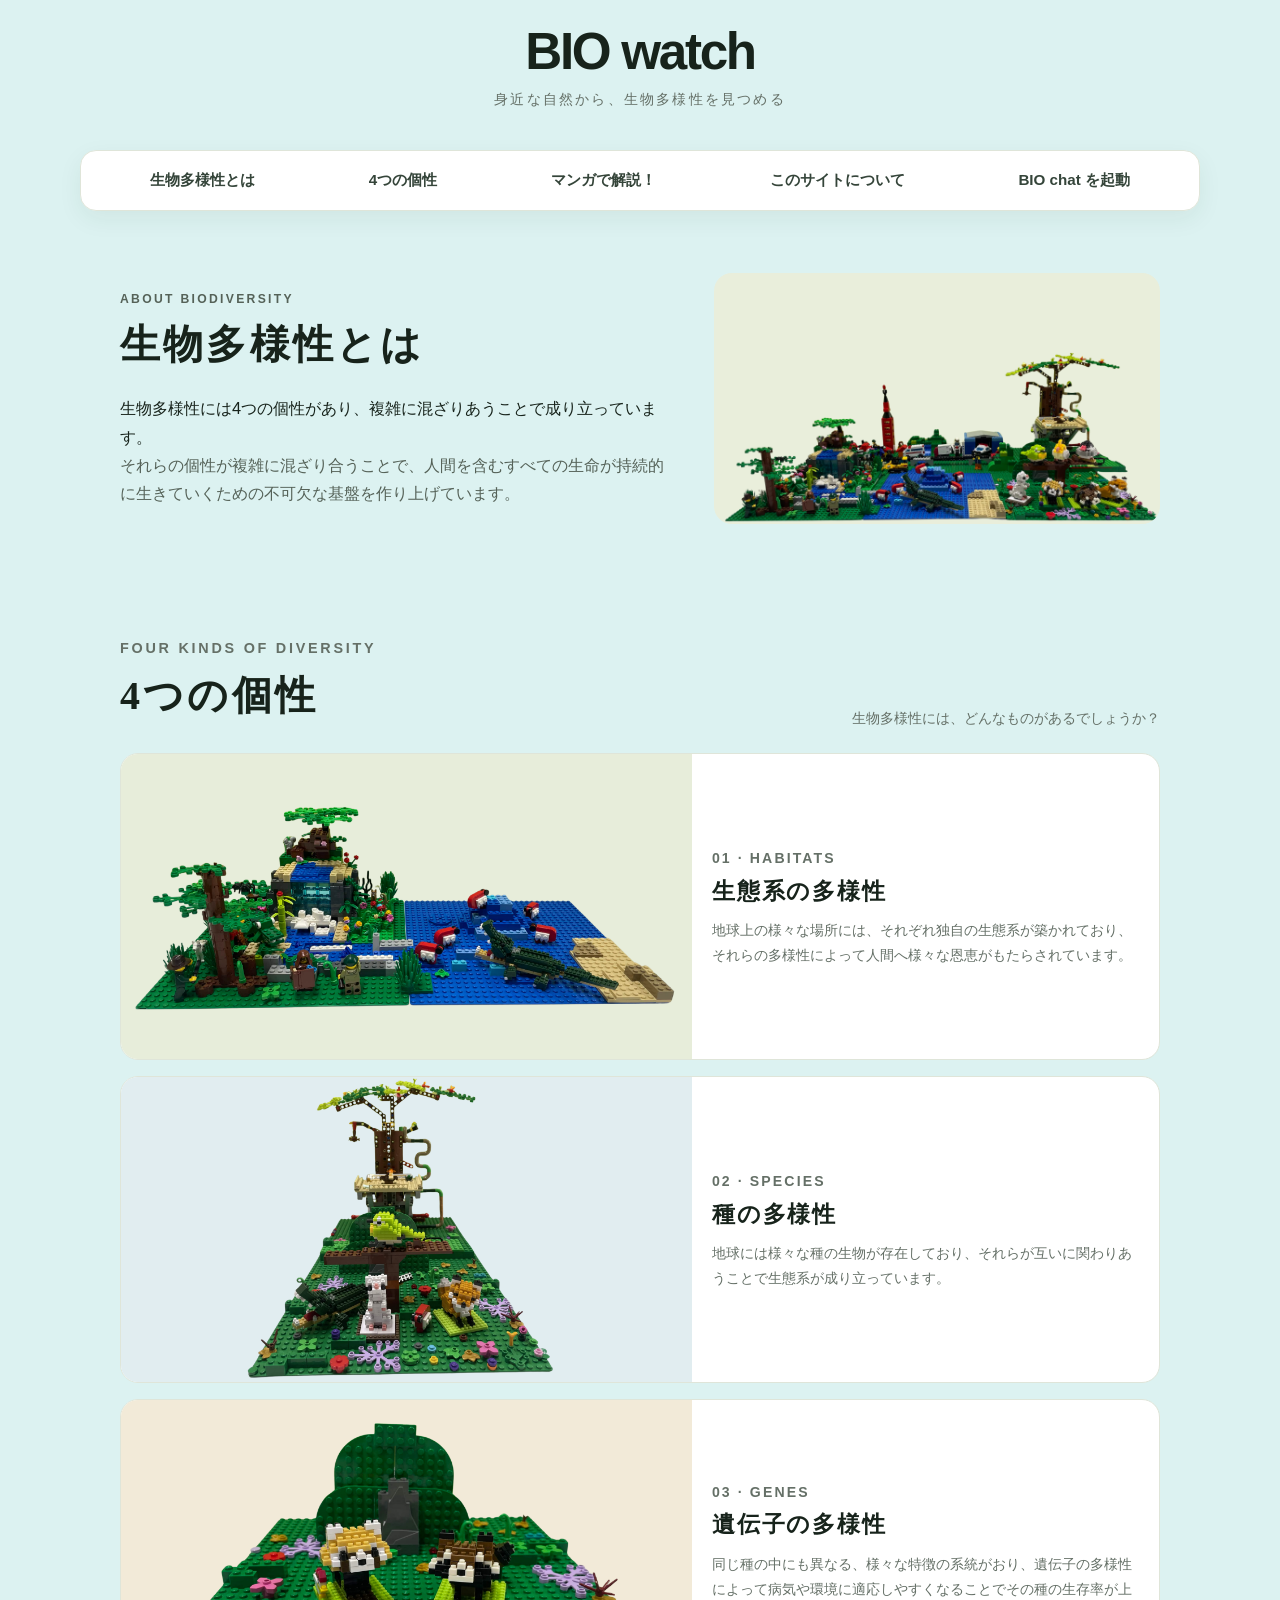
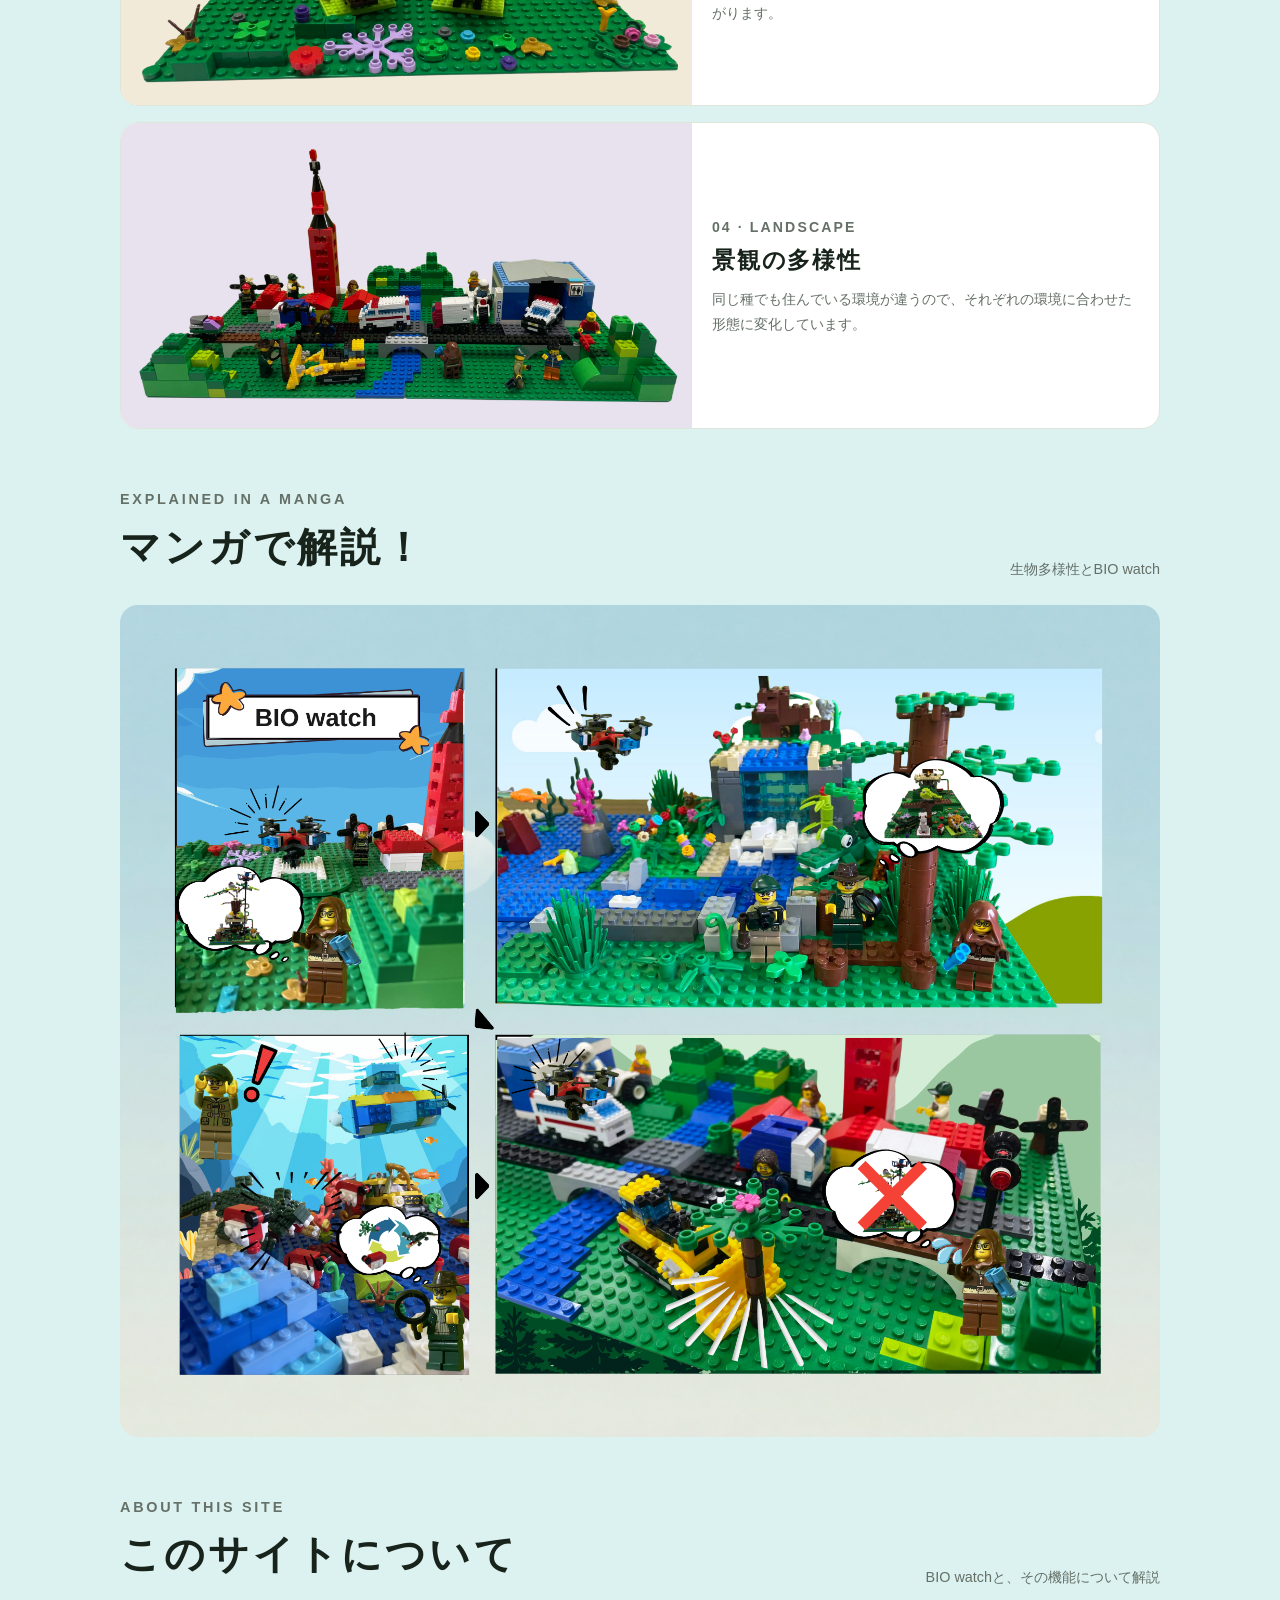
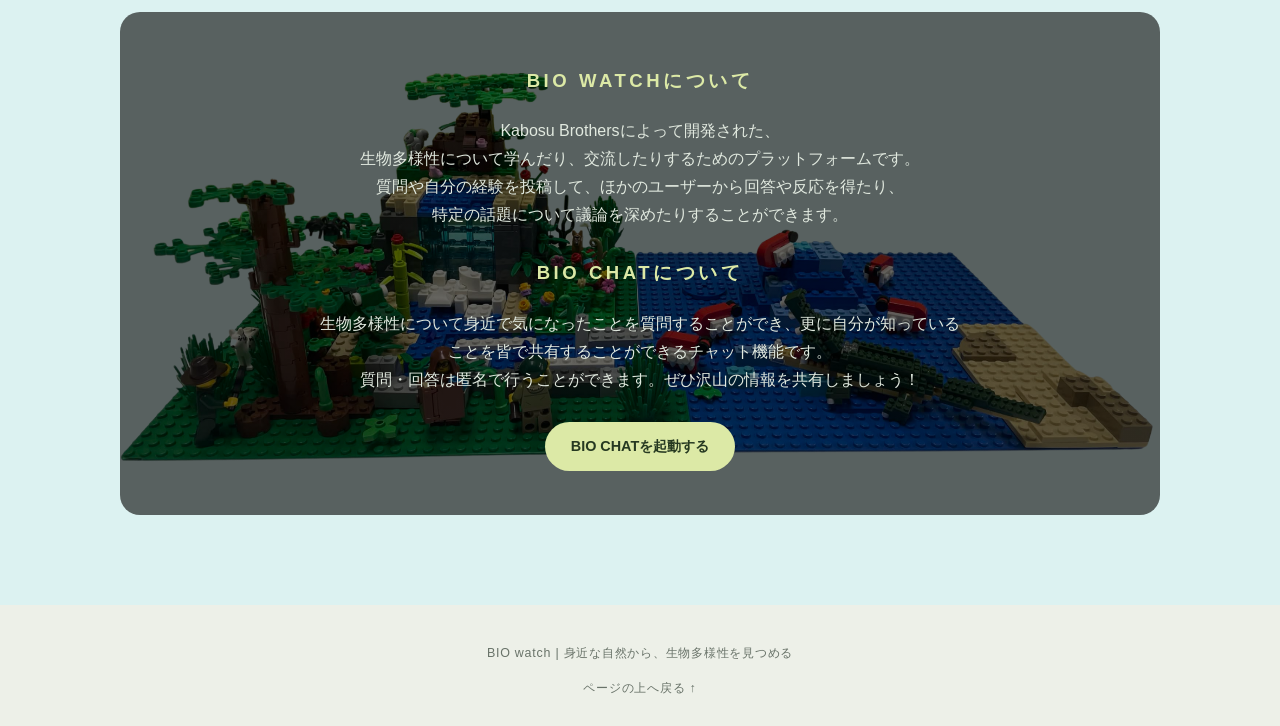
==== index.html @ bfb23941 "Correct text casing in manga section" ====
<!doctype html>
<html lang="ja">
<head>
  <meta charset="utf-8">
  <meta name="viewport" content="width=device-width, initial-scale=1"><!--スマホ、PC等対応-->
  <meta name="theme-color" content="#f7f8f2">
  <title>BIO watch｜生物多様性を見つめる</title>
  <link rel="stylesheet" href="style.css">
  <script src="popup.js" defer></script>
</head>
<body>
  <!--以下、はると-->
  <header class="site-header" id="top">
    <a class="brand" href="#top" aria-label="BIO watch トップ"><span>BIO watch</span></a>
    <p class="tagline">身近な自然から、生物多様性を見つめる</p>
  </header>

  <nav class="main-nav" aria-label="メインメニュー">
    <ul>
      <li><a href="#about">生物多様性とは</a></li>
      <li><a href="#traits">4つの個性</a></li>
      <li><a href="#manga">マンガで解説！</a></li>
      <li><a href="#observe">このサイトについて</a></li>
      <li><a href="chat.html">BIO chat を起動</a></li>
    </ul>
  </nav>

  <main>
    <section class="intro" id="about">
      <div>
        <p class="section-kicker">About biodiversity</p>
        <h2>生物多様性とは</h2>
        <p class="lead">生物多様性には4つの個性があり、複雑に混ざりあうことで成り立っています。</p>
        <p>それらの個性が複雑に混ざり合うことで、人間を含むすべての生命が持続的に生きていくための不可欠な基盤を作り上げています。</p>
      </div>
      <div class="intro-art" aria-hidden="true"><img src="./assets/img/Top.png" alt="生物多様性"></div>
    </section>
<!--以下るい-->
    <section class="traits" id="traits">
      <div class="traits-head">
        <div><p class="section-kicker">Four kinds of diversity</p><h2>4つの個性</h2></div>
        <p>生物多様性には、どんなものがあるでしょうか？</p>
      </div>
      <div class="trait-grid">
        <article class="trait-card"><div class="trait-visual" aria-hidden="true"><img src="./assets/img/EcosystemDiversity.png" alt=""></div><div class="trait-copy"><p class="trait-number">01 · HABITATS</p><h3>生態系の多様性</h3><p>地球上の様々な場所には、それぞれ独自の生態系が築かれており、それらの多様性によって人間へ様々な恩恵がもたらされています。</p></div></article>
        <article class="trait-card"><div class="trait-visual" aria-hidden="true"><img src="./assets/img/SpeciesDiversity.png" alt=""></div><div class="trait-copy"><p class="trait-number">02 · SPECIES</p><h3>種の多様性</h3><p>地球には様々な種の生物が存在しており、それらが互いに関わりあうことで生態系が成り立っています。</p></div></article>
        <article class="trait-card"><div class="trait-visual" aria-hidden="true"><img src="./assets/img/GeneticDiversity.png" alt=""></div><div class="trait-copy"><p class="trait-number">03 · GENES</p><h3>遺伝子の多様性</h3><p>同じ種の中にも異なる、様々な特徴の系統がおり、遺伝子の多様性によって病気や環境に適応しやすくなることでその種の生存率が上がります。</p></div></article>
        <article class="trait-card"><div class="trait-visual" aria-hidden="true"><img src="./assets/img/LandscapeDiversity.png" alt=""></div><div class="trait-copy"><p class="trait-number">04 · LANDSCAPE</p><h3>景観の多様性</h3><p>同じ種でも住んでいる環境が違うので、それぞれの環境に合わせた形態に変化しています。</p></div></article>
      </div>
    </section>
<section class="manga" id="manga">
      <div class="section-head">
        <div>
          <p class="section-kicker">Explained in a Manga</p>
          <h2>マンガで解説！</h2>
        </div>
        <p>生物多様性とBIO watch</p>
      </div>
      <div class="manga-img">
        <img src="./assets/img/BIO-comic.png" alt="マンガで解説！生物多様性とBIO watch">
      </div>
    </section>

    <section class="closing" id="observe">
      <div class="section-head">
        <div>
          <p class="section-kicker">About this site</p>
          <h2>このサイトについて</h2>
        </div>
        <p>BIO watchと、その機能について解説</p>
      </div>

      <div class="closing-card">
        <p class="section-kicker" style="color:#dce9a6; font-size:1.16rem;">BIO watchについて</p>
        <p>Kabosu Brothersによって開発された、<br/>生物多様性について学んだり、交流したりするためのプラットフォームです。<br/>質問や自分の経験を投稿して、ほかのユーザーから回答や反応を得たり、<br/>特定の話題について議論を深めたりすることができます。</p>
        
        <p class="section-kicker" style="color:#dce9a6; font-size:1.16rem; margin-top: 28px;">BIO chatについて</p>
        <p>生物多様性について身近で気になったことを質問することができ、更に自分が知っていることを皆で共有することができるチャット機能です。<br/>質問・回答は匿名で行うことができます。ぜひ沢山の情報を共有しましょう！</p>
        
        <a href="chat.html">BIO CHATを起動する</a>
      </div>
    </section>
  </main>

  <footer id="footer">
    <p>BIO watch | 身近な自然から、生物多様性を見つめる</p>
    <a href="#top">ページの上へ戻る ↑</a>
  </footer>

  <div id="js-modal" class="js-modal">
    <div class="js-modal-inner">
      <img id="js-modal-img" src="" alt="">
      <p class="js-modal-note">クリックすると元の画面に戻ります</p>
    </div>
  </div>
</body>
</html>

</html>
---- style.css ----
:root {
  /*色(以下はると)*/
  --ink: #17231b;
  --muted: #657067;
  --green: #285c43;
  --green-dark: #1d4432;
  --lime: #dce9a6;
  --paper: #d7f1f0de;
  --white: #fff;
  --line: #dfe5d9;
  /*フォント*/
  --serif: "Yu Mincho", "Hiragino Mincho ProN", serif;
  --sans: "Noto Sans JP", "Hiragino Kaku Gothic ProN", Meiryo, sans-serif;
}
* {
  box-sizing: border-box;
}
html {
  scroll-behavior: smooth;
}
body {
  margin: 0;
  color: var(--ink);
  background: var(--paper);
  font-family: var(--sans);
  line-height: 1.75;
}
a {
  color: inherit;
  text-decoration: none;
}
.site-header {
  padding: 24px 6vw 18px;
  text-align: center;
}
.brand {
  display: inline-flex;
  align-items: center;
  gap: 12px;
  font-size: clamp(2rem, 5vw, 3.2rem);
  font-weight: 800;
  letter-spacing: -0.045em;
  line-height: 1.1;
}
.brand-mark {
  display: grid;
  place-items: center;
  width: 42px;
  height: 42px;
  border-radius: 50%;
  color: var(--white);
  background: var(--green);
  font-size: 1.2rem;
  letter-spacing: 0;
}
.tagline {
  margin: 8px 0 0;
  color: var(--muted);
  font-size: 0.86rem;
  letter-spacing: 0.16em;
}

/*.main-nav:メインメニューの見た目*/
.main-nav {
  width: min(1120px, 90%);
  position: sticky; 
  top: 12px;
  z-index:100;
  left:0;
  right: 0;
  margin: 20px auto 0;
  padding: 0 16px;
  border: 1px solid var(--line);
  border-radius: 16px;
  background: var(--white);
  box-shadow: 0 8px 24px #253a2410;
}
.main-nav ul {
  display: flex;
  justify-content: space-around;
  align-items: center;
  gap: 8px;
  padding: 0;
  margin: 0;
  list-style: none;
}
.main-nav a {
  display: block;
  padding: 16px 12px;
  color: #35453a;
  font-size: 0.95rem;
  font-weight: 700;
  transition: color 0.2s;
}
.main-nav a:hover,
.main-nav a:focus-visible {
  color: #285c43;
}
main {
  width: min(1040px, 88%);
  margin: 62px auto 90px;
}
.section-kicker {
  margin: 0 0 8px;
  color: var(--green);
  font-size: 0.76rem;
  font-weight: 800;
  letter-spacing: 0.19em;
  text-transform: uppercase;
}
h2 {
  margin: 0;
  font-family: var(--serif);
  font-size: clamp(1.7rem, 4vw, 2.5rem);
  letter-spacing: 0.08em;
}
/*生物多様性についての説明部分*/
.intro {
  display: grid;
  grid-template-columns: 1fr minmax(260px, 0.8fr);
  gap: 36px;
  align-items: center;
  padding-bottom: 54px;
}
.intro p {
  margin: 0;
  color: #556258;
}
.intro .lead {
  margin-top: 14px;
  color: var(--ink);
  font-size: 1.03rem;
}
/*ここから下二つは無視してよい*/
.intro-art {
  min-height: 170px;
  overflow: hidden;
  position: relative;
  display: grid;
  place-items: center;
  border-radius: 18px;
  background: #e9eedb;
}
.intro-art span {
  font-size: 5.5rem;
  filter: saturate(0.8);
}
.intro-art img {
  width: 100%;
  height: auto;
  object-fit: contain;
}

/*4つの多様性(以下るい)*/
/*見出しの共通レイアウト（4つの個性・マンガ・このサイトについて）*/
.traits,
.manga,
.closing {
  padding-top: 58px;
}

.traits-head,
.section-head {
  display: flex;
  align-items: end;
  justify-content: space-between;
  gap: 20px;
  margin-bottom: 22px;
}

.traits-head p,
.section-head p {
  margin: 0;
  color: var(--muted);
  font-size: 0.9rem;
}

.trait-grid {
  display: grid;
  grid-template-columns: 1fr;
  gap: 16px;
}
.trait-card {
  min-height: 185px;
  display: grid;
  grid-template-columns: 55% 1fr;
  overflow: hidden;
  border: 1px solid var(--line);
  border-radius: 18px;
  background: var(--white);
  transition:
    transform 0.2s,
    box-shadow 0.2s;
}
.trait-card:hover {
  transform: translateY(-3px);
  box-shadow: 0 12px 30px #253a2412;
}
.trait-visual {
  display: grid;
  place-items: center;
  min-height: 100%;
  background: #e7edda;
  font-size: 4.3rem;
}
.trait-visual img {
  width: 95%;
  height: auto;
  object-fit: contain;
}
.trait-visual:hover,
.intro-art:hover {
  cursor: pointer;
}
.trait-card:nth-child(2) .trait-visual {
  background: #e1edf0;
}
.trait-card:nth-child(3) .trait-visual {
  background: #f2ead8;
}
.trait-card:nth-child(4) .trait-visual {
  background: #e8e2ef;
}
.trait-copy {
  align-self: center;
  padding: 20px;
}
.trait-number {
  margin: 0 0 3px;
  color: #81916a;
  font-size: 0.72rem;
  font-weight: 800;
  letter-spacing: 0.15em;
}
.trait-copy h3 {
  margin: 0 0 7px;
  font-family: var(--serif);
  font-size: 1.45rem;
  letter-spacing: 0.08em;
}
.trait-copy p {
  margin: 0;
  color: var(--muted);
  font-size: 0.88rem;
}

/*ポップアップ*/
.js-modal {
  position: fixed;
  inset: 0;
  z-index: 9999;
  background: rgba(0, 0, 0, 0.75);
  backdrop-filter: blur(4px);
  display: grid;
  place-items: center;
  padding: 20px;
  cursor: zoom-out;

  opacity: 0;
  visibility: hidden;
  transition: opacity 0.25s ease, visibility 0.25s ease;
}
.js-modal.is-open {
  opacity: 1;
  visibility: visible;
}
.js-modal-inner {
  display: flex;
  flex-direction: column;
  align-items: center;
  gap: 10px;
  transform: scale(0.95);
  transition: transform 0.25s ease;
}
.js-modal.is-open .js-modal-inner {
  transform: scale(1);
}
.js-modal img {
  width: min(850px, 90vw);
  max-height: 80vh;
  object-fit: contain;
  padding: 24px;
  background: #e7edda;
  border-radius: 18px;
  box-shadow: 0 20px 50px rgba(0, 0, 0, 0.35);
}
.js-modal-note {
  margin: 0;
  color: #e4e4e4;
  font-size: 1.05rem;
  font-weight: 500;
  letter-spacing: 0.08em;
  text-shadow: 0 2px 8px rgba(0, 0, 0, 0.6);
}

/*マンガで解説*/
.manga-img {
  display: grid;
  place-items: center;
  border-radius: 18px;
  overflow: hidden;
}
.manga-img img {
  width: 100%;
  height: auto;
  object-fit: contain;
}

/*このサイトについて（背景画像つきの箱）*/
.closing-card {
  padding: 44px 28px;
  border-radius: 20px;
  background:
    linear-gradient(
      rgba(0, 0, 0, 0.6),
      rgba(0, 0, 0, 0.6)
    ),
    url("./assets/img/EcosystemDiversity.png");
  background-size: cover;
  background-position: center;
  background-repeat: no-repeat;
  color: white;
  text-align: center;
}
.closing-card p {
  max-width: 640px;
  margin: 9px auto 20px;
  color: #e1e9df;
}
.closing-card a {
  display: inline-block;
  margin-top: 8px;
  padding: 12px 26px;
  border-radius: 999px;
  background: var(--lime);
  color: #263921;
  font-size: 0.9rem;
  font-weight: 800;
  transition: transform 0.2s;
}
.closing-card a:hover {
  transform: translateY(-2px);
}

footer {
  padding: 26px 6vw;
  background: #edf0e8;
  color: #697369;
  text-align: center;
  font-size: 0.78rem;
  letter-spacing: 0.06em;
}

/*以下詳しいサイズ設定。*/
@media (max-width: 680px) {
  .site-header {
    padding-top: 20px;
  }
  .brand-mark {
    width: 34px;
    height: 34px;
  }
  .main-nav {
    padding: 4px 8px;
  }
  .main-nav ul {
    display: grid;
    grid-template-columns: repeat(2, 1fr);
    gap: 0;
  }
  .main-nav a {
    padding: 10px 5px;
    text-align: center;
    font-size: 0.86rem;
  }
  main {
    margin-top: 44px;
  }
  .intro {
    grid-template-columns: 1fr;
    gap: 20px;
  }
  .intro-art {
    min-height: 130px;
  }
  .traits-head,
  .section-head {
    display: block;
  }
  .traits-head p,
  .section-head p {
    margin-top: 8px;
  }
  .trait-grid {
    grid-template-columns: 1fr;
  }
  .trait-card {
    min-height: 155px;
    grid-template-columns: 55% 1fr;
  }
  .trait-visual {
    font-size: 3.4rem;
  }
  .trait-copy {
    padding: 16px;
  }
}
@media (prefers-reduced-motion: reduce) {
  html {
    scroll-behavior: auto;
  }
  *,
  *::before,
  *::after {
    transition-duration: 0.01ms !important;
  }
}
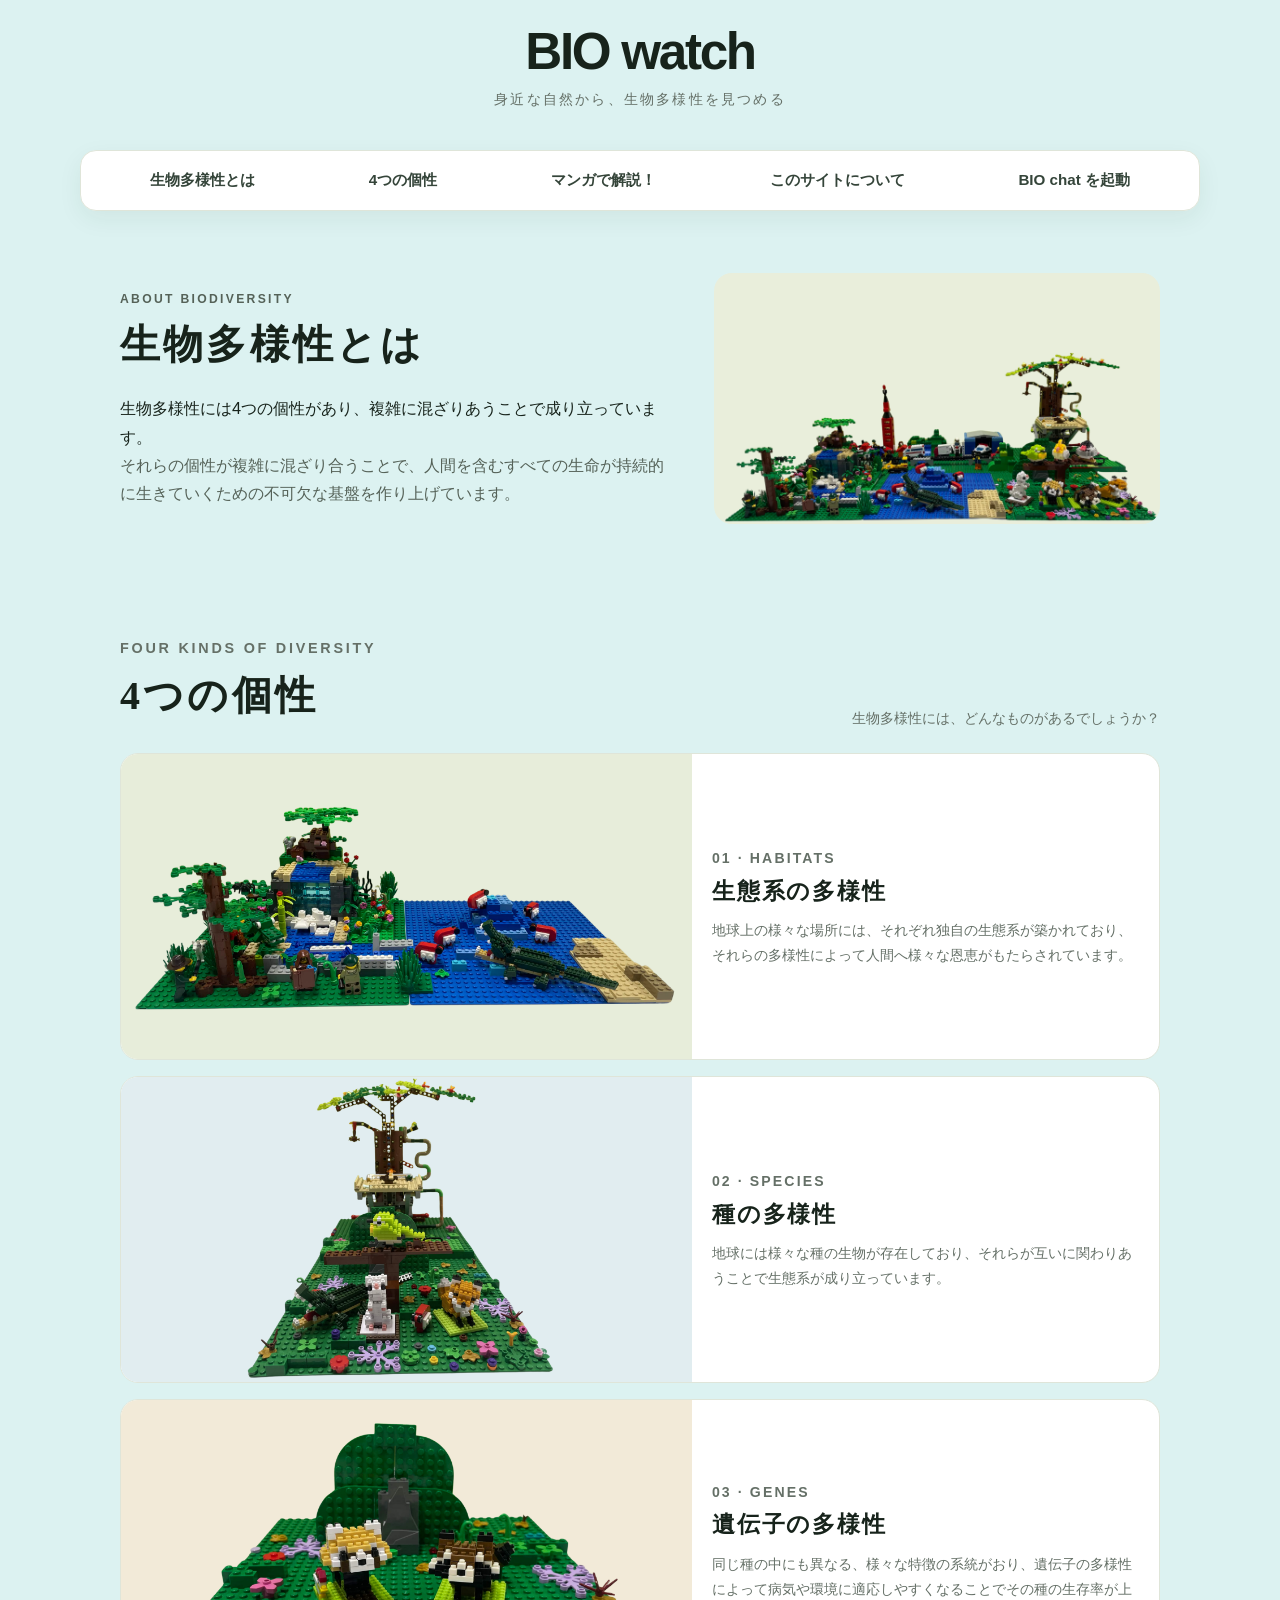
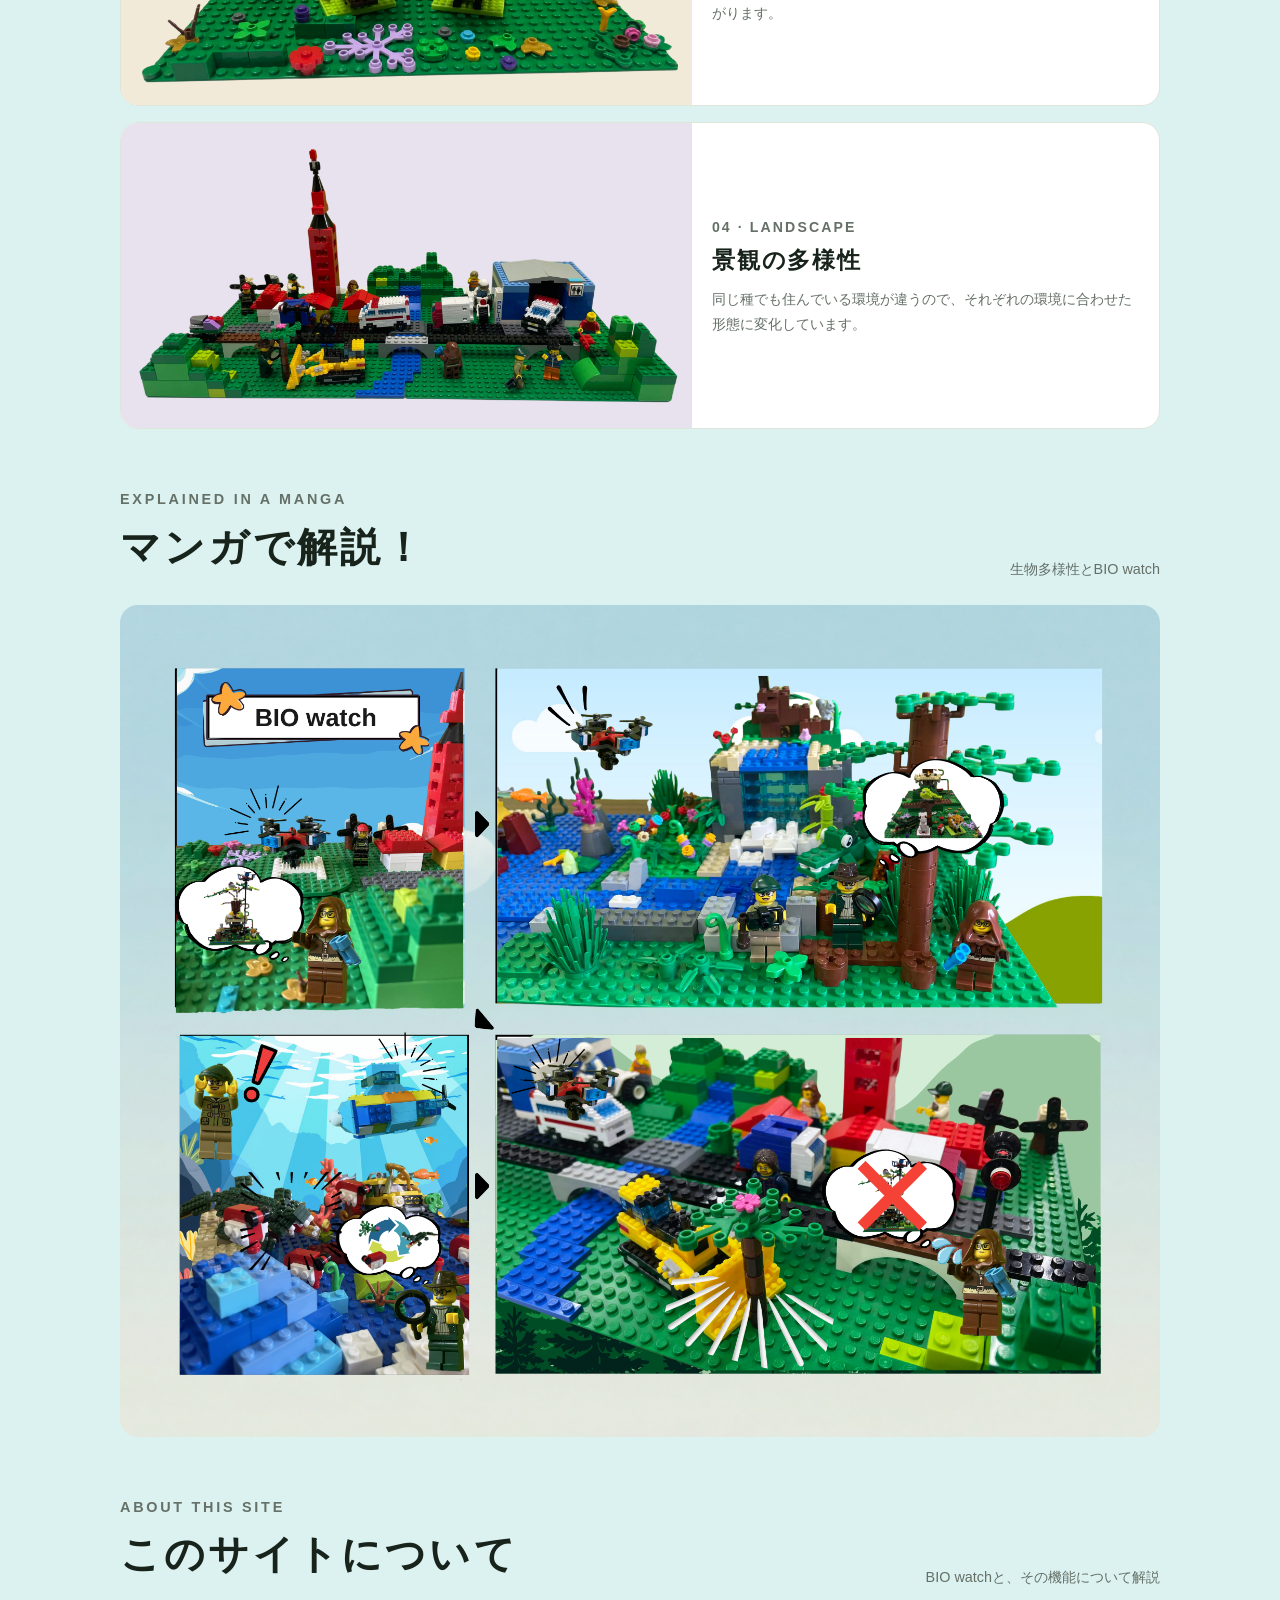
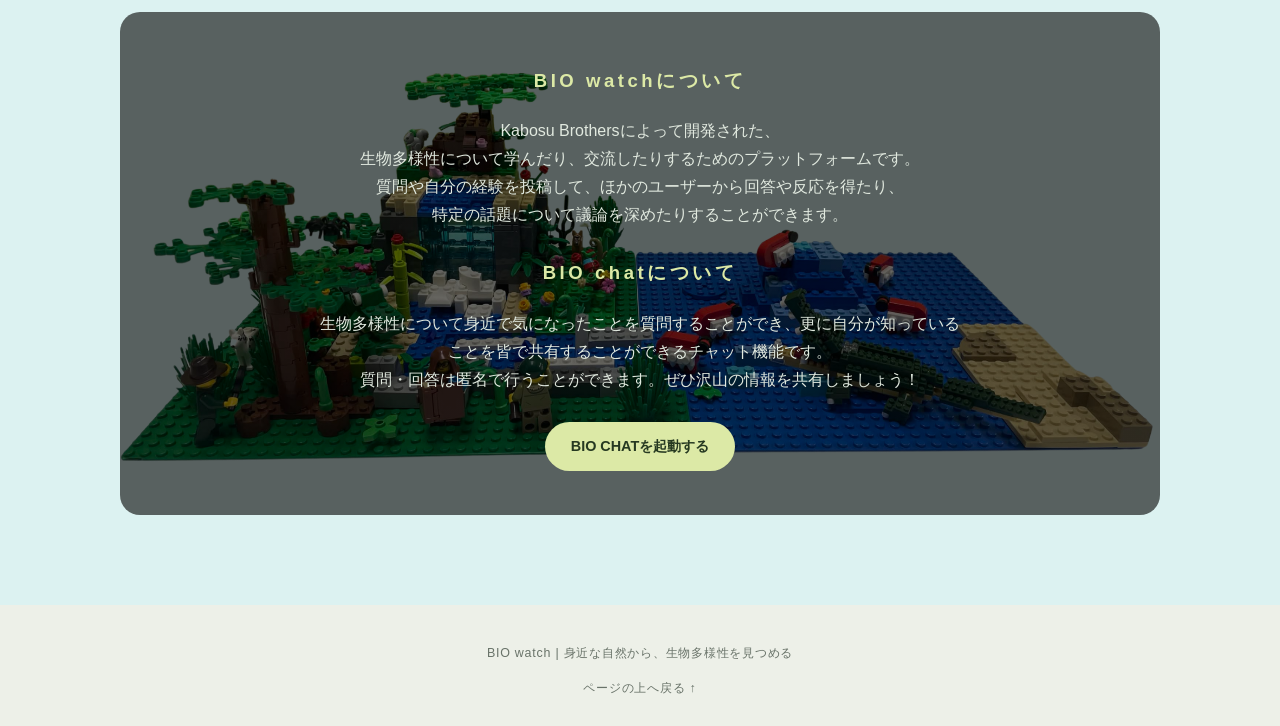
==== commit 7a75d1ad: "Change section-kicker text to uppercase" ====
--- a/index.html
+++ b/index.html
@@ -28,7 +28,7 @@
   <main>
     <section class="intro" id="about">
       <div>
-        <p class="section-kicker">About biodiversity</p>
+        <p class="section-kicker">ABOUT BIODIVERSITY</p>
         <h2>生物多様性とは</h2>
         <p class="lead">生物多様性には4つの個性があり、複雑に混ざりあうことで成り立っています。</p>
         <p>それらの個性が複雑に混ざり合うことで、人間を含むすべての生命が持続的に生きていくための不可欠な基盤を作り上げています。</p>
@@ -38,7 +38,7 @@
 <!--以下るい-->
     <section class="traits" id="traits">
       <div class="traits-head">
-        <div><p class="section-kicker">Four kinds of diversity</p><h2>4つの個性</h2></div>
+        <div><p class="section-kicker">FOUR KINDS OF DIVERSITY</p><h2>4つの個性</h2></div>
         <p>生物多様性には、どんなものがあるでしょうか？</p>
       </div>
       <div class="trait-grid">
@@ -51,7 +51,7 @@
 <section class="manga" id="manga">
       <div class="section-head">
         <div>
-          <p class="section-kicker">Explained in a Manga</p>
+          <p class="section-kicker">EXPLAINED IN A MANGA</p>
           <h2>マンガで解説！</h2>
         </div>
         <p>生物多様性とBIO watch</p>
@@ -64,7 +64,7 @@
     <section class="closing" id="observe">
       <div class="section-head">
         <div>
-          <p class="section-kicker">About this site</p>
+          <p class="section-kicker">ABOUT THIS SITE</p>
           <h2>このサイトについて</h2>
         </div>
         <p>BIO watchと、その機能について解説</p>
--- a/style.css
+++ b/style.css
@@ -106,7 +106,6 @@
   font-size: 0.76rem;
   font-weight: 800;
   letter-spacing: 0.19em;
-  text-transform: uppercase;
 }
 h2 {
   margin: 0;
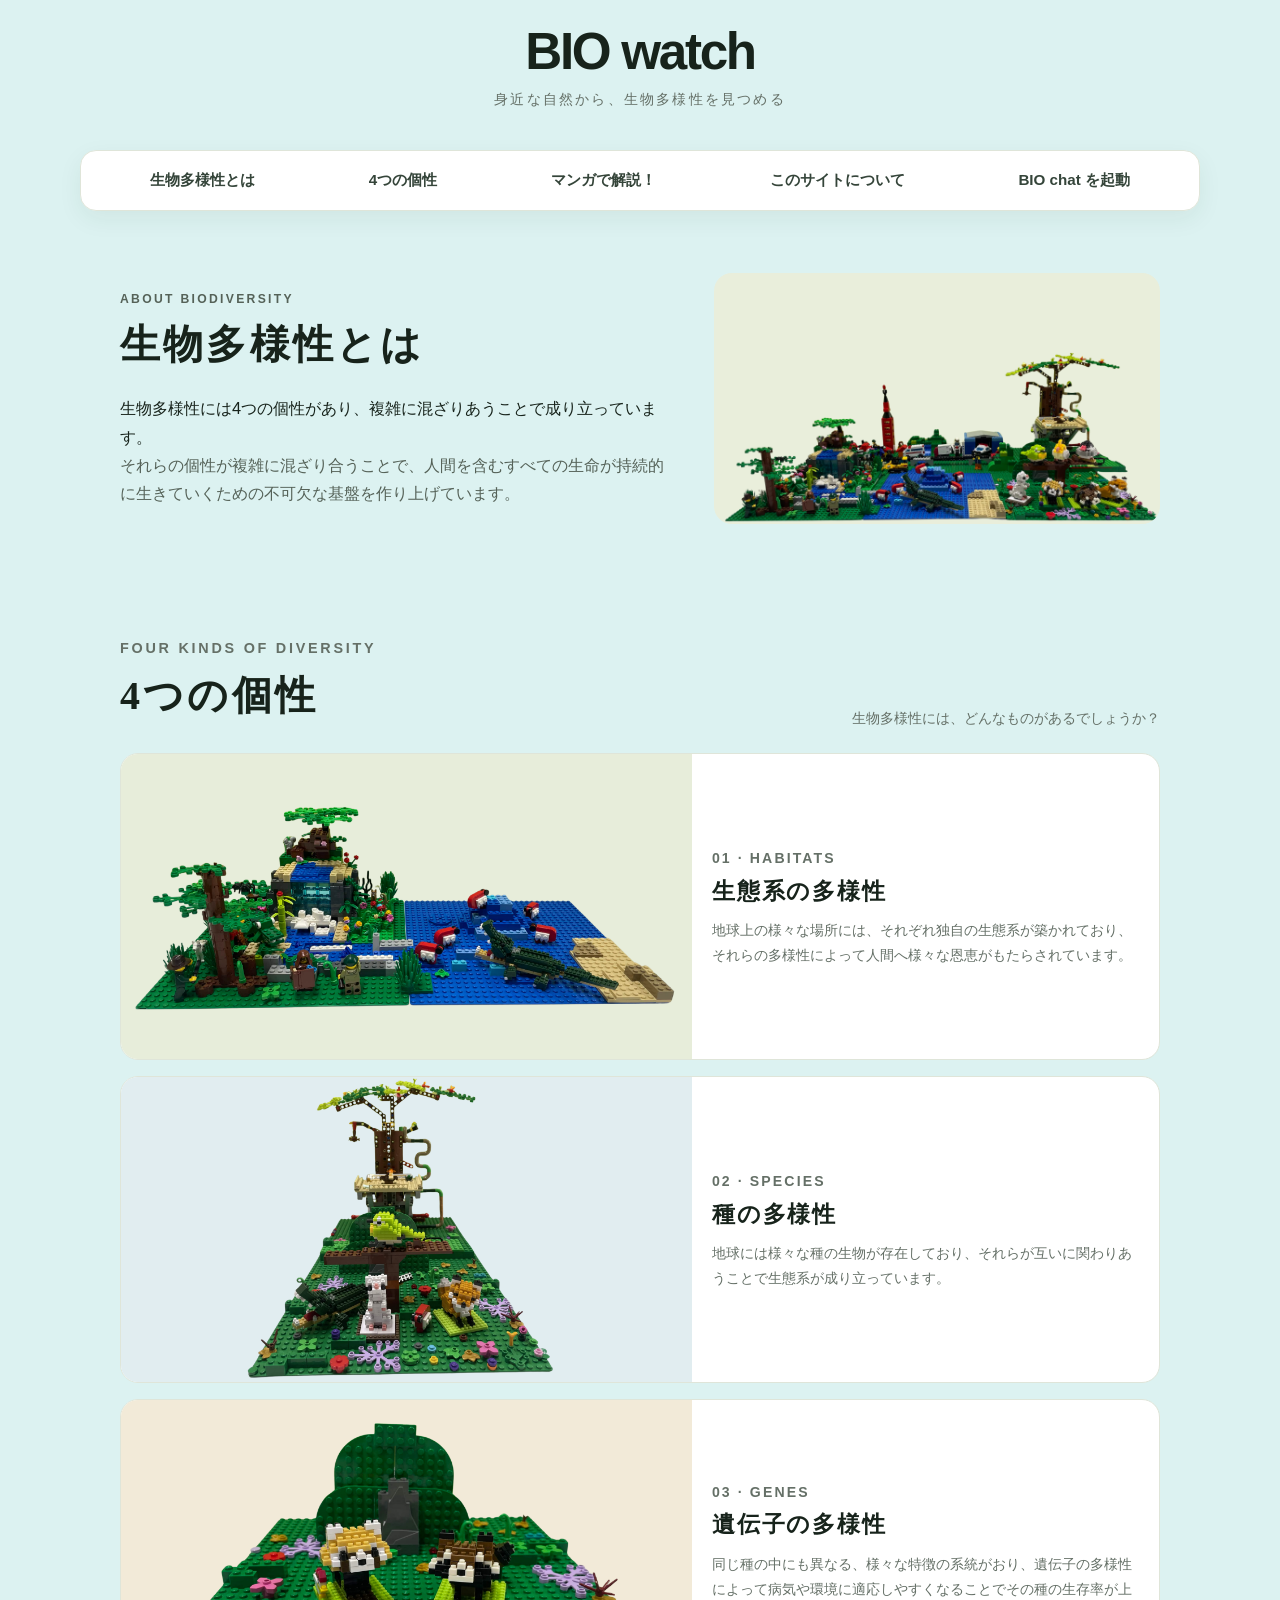
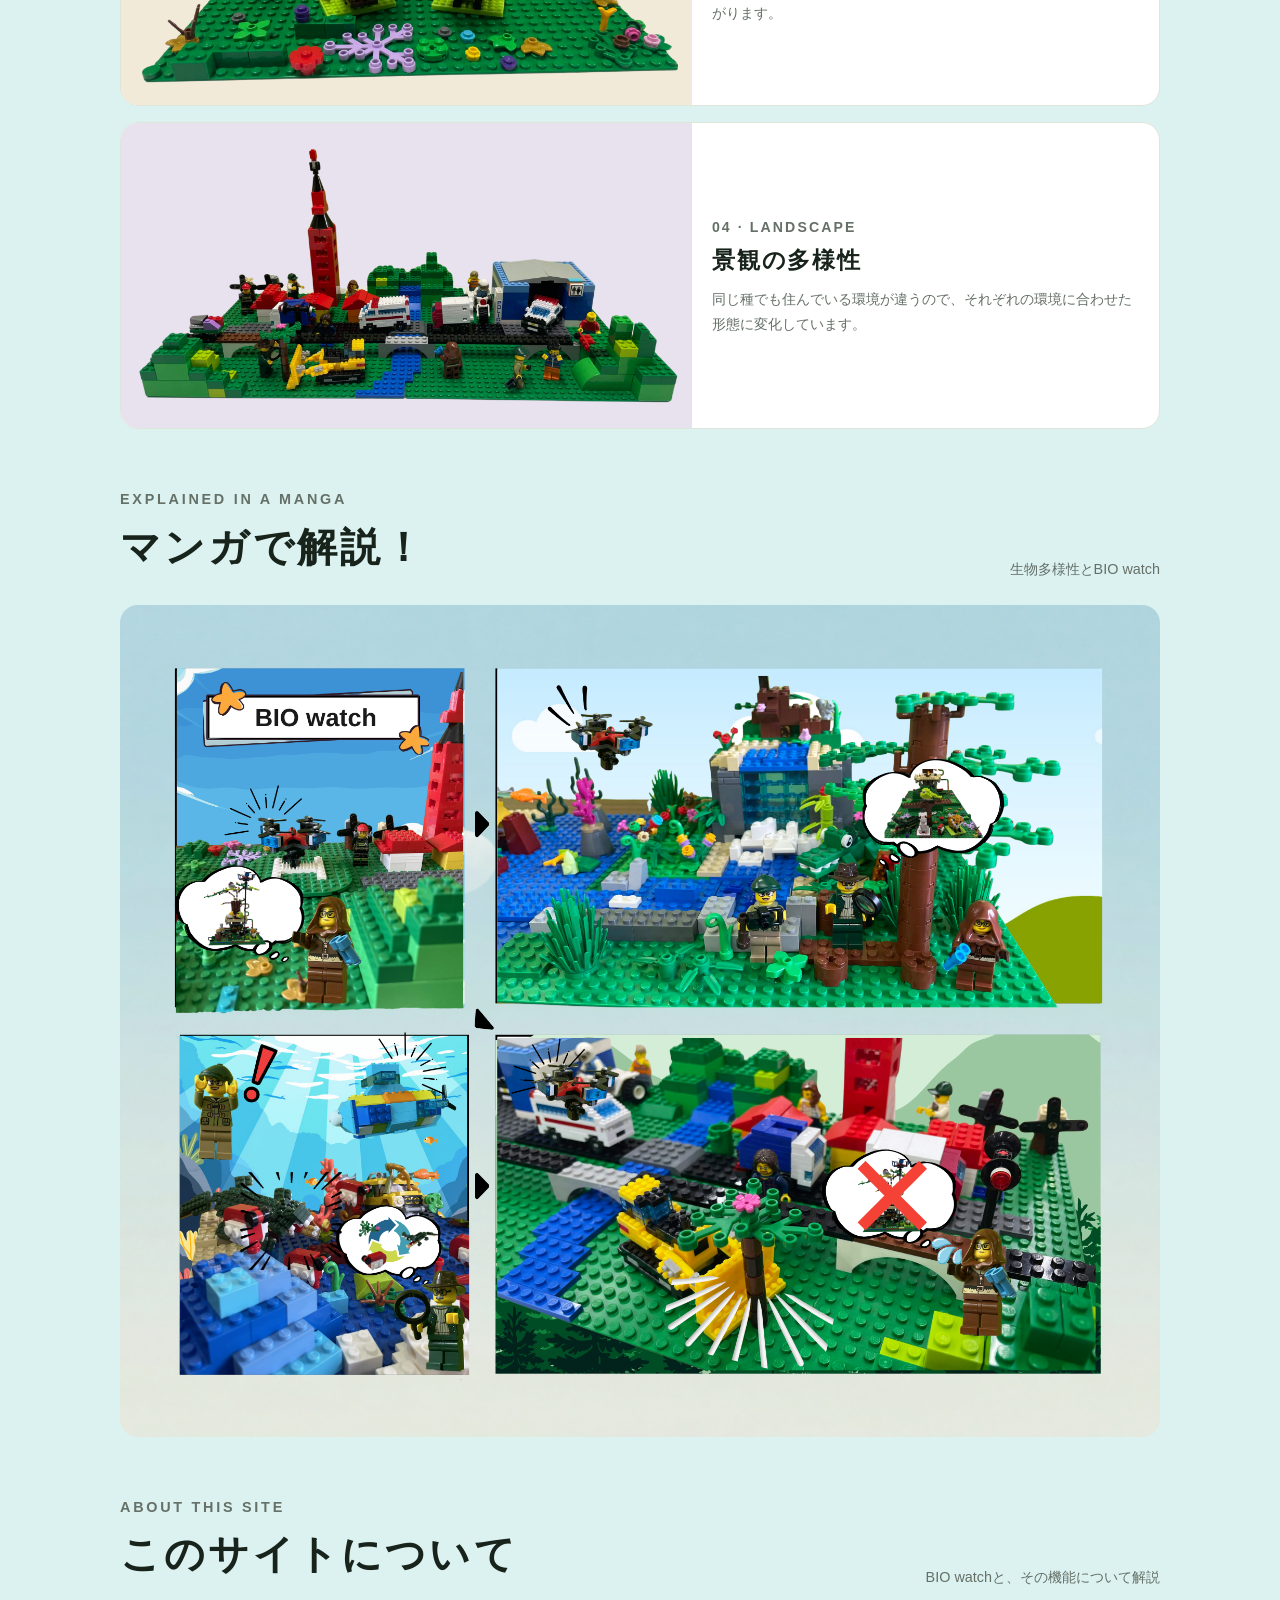
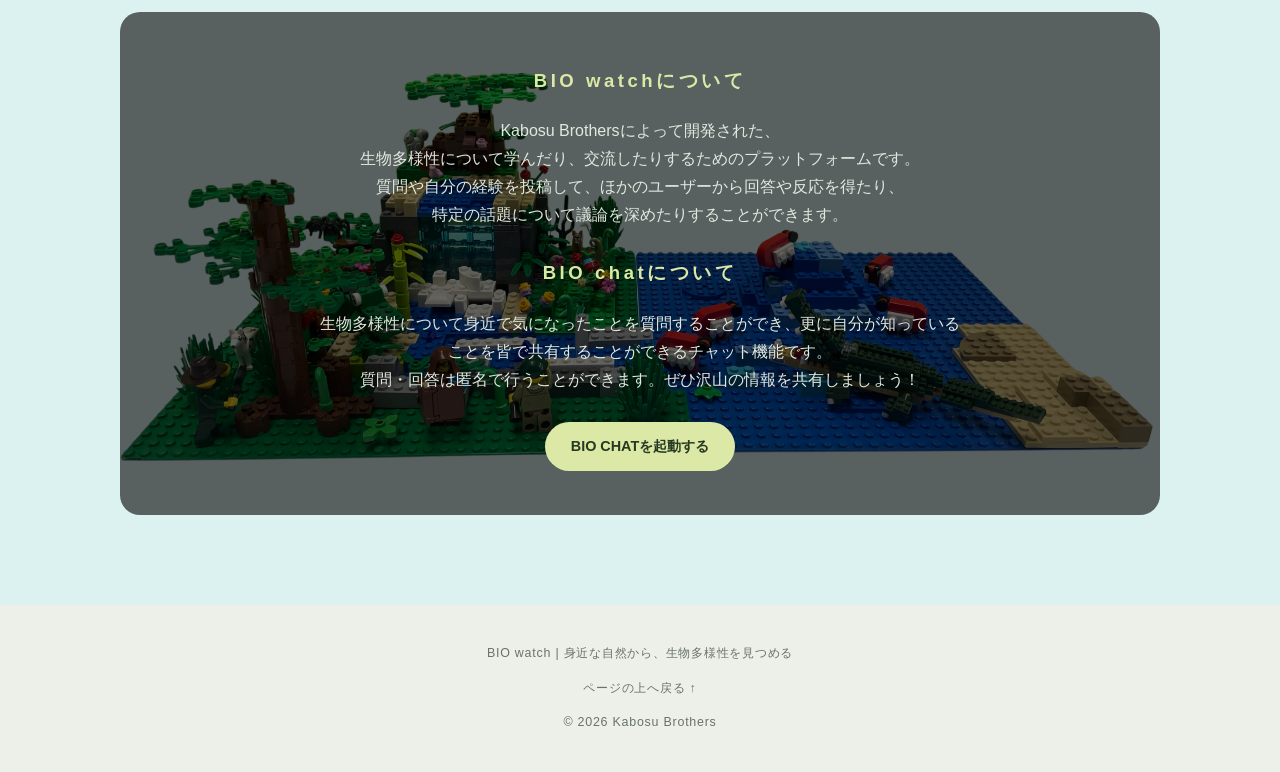
==== commit 9ea29aae: "Add copyright notice to footer" ====
--- a/index.html
+++ b/index.html
@@ -85,6 +85,7 @@
   <footer id="footer">
     <p>BIO watch | 身近な自然から、生物多様性を見つめる</p>
     <a href="#top">ページの上へ戻る ↑</a>
+    <p>© 2026 Kabosu Brothers</p>
   </footer>
 
   <div id="js-modal" class="js-modal">
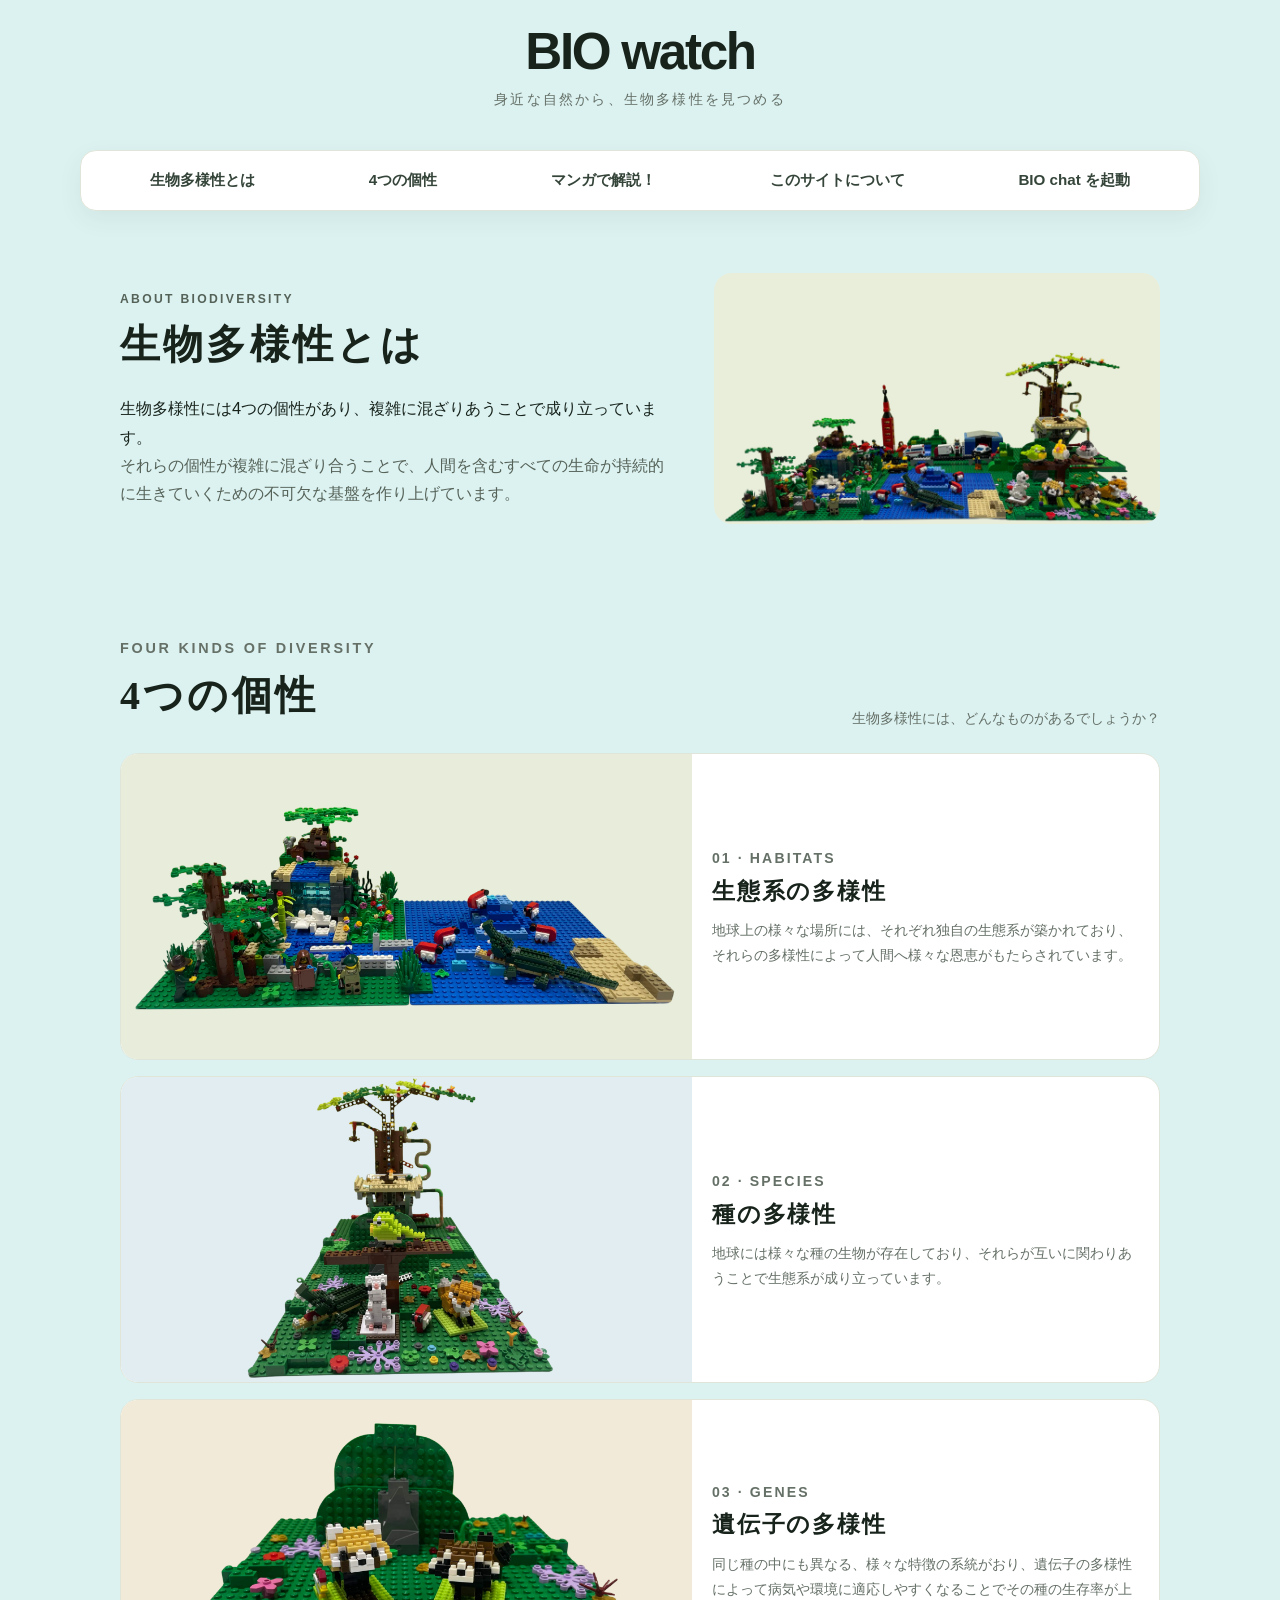
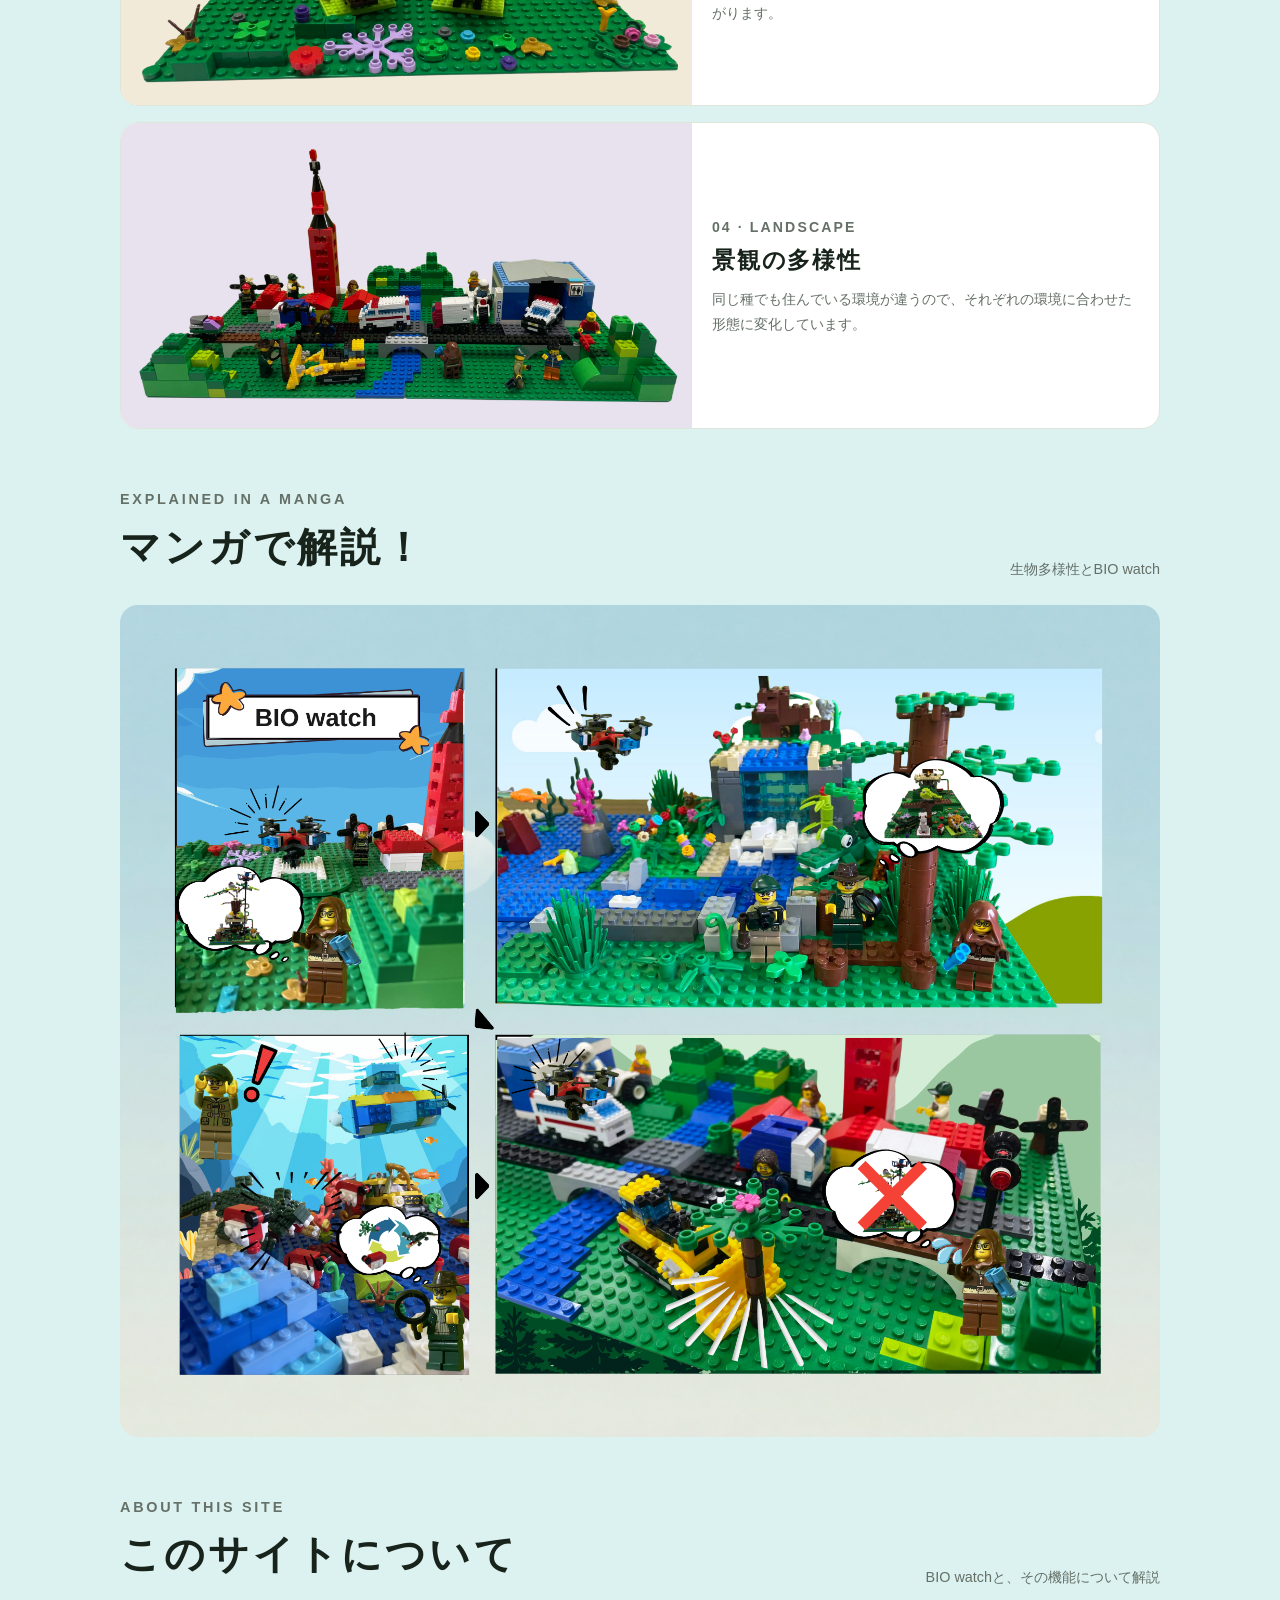
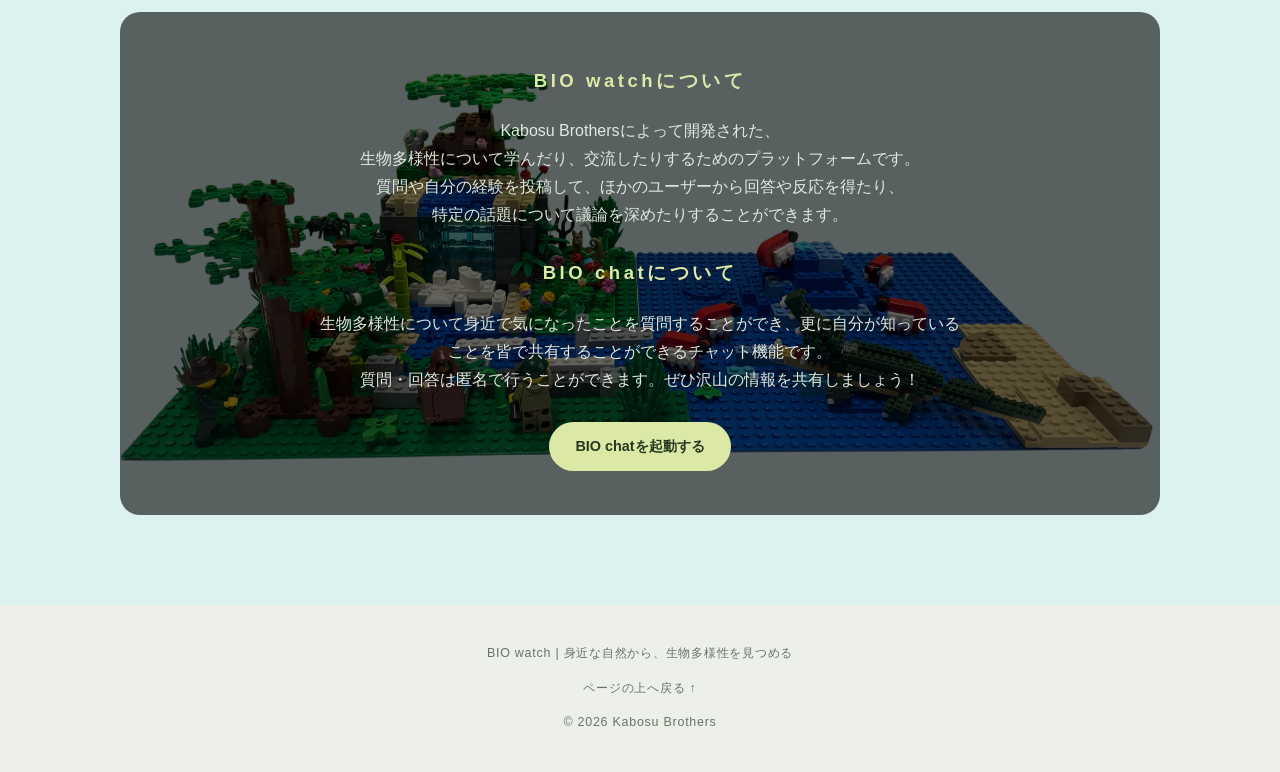
==== commit 8a4e3408: "Correct link text from 'BIO CHAT' to 'BIO chat'" ====
--- a/index.html
+++ b/index.html
@@ -77,7 +77,7 @@
         <p class="section-kicker" style="color:#dce9a6; font-size:1.16rem; margin-top: 28px;">BIO chatについて</p>
         <p>生物多様性について身近で気になったことを質問することができ、更に自分が知っていることを皆で共有することができるチャット機能です。<br/>質問・回答は匿名で行うことができます。ぜひ沢山の情報を共有しましょう！</p>
         
-        <a href="chat.html">BIO CHATを起動する</a>
+        <a href="chat.html">BIO chatを起動する</a>
       </div>
     </section>
   </main>
--- a/style.css
+++ b/style.css
@@ -63,7 +63,6 @@
 /*.main-nav:メインメニューの見た目*/
 .main-nav {
   width: min(1120px, 90%);
-  position: sticky; 
   top: 12px;
   z-index:100;
   left:0;
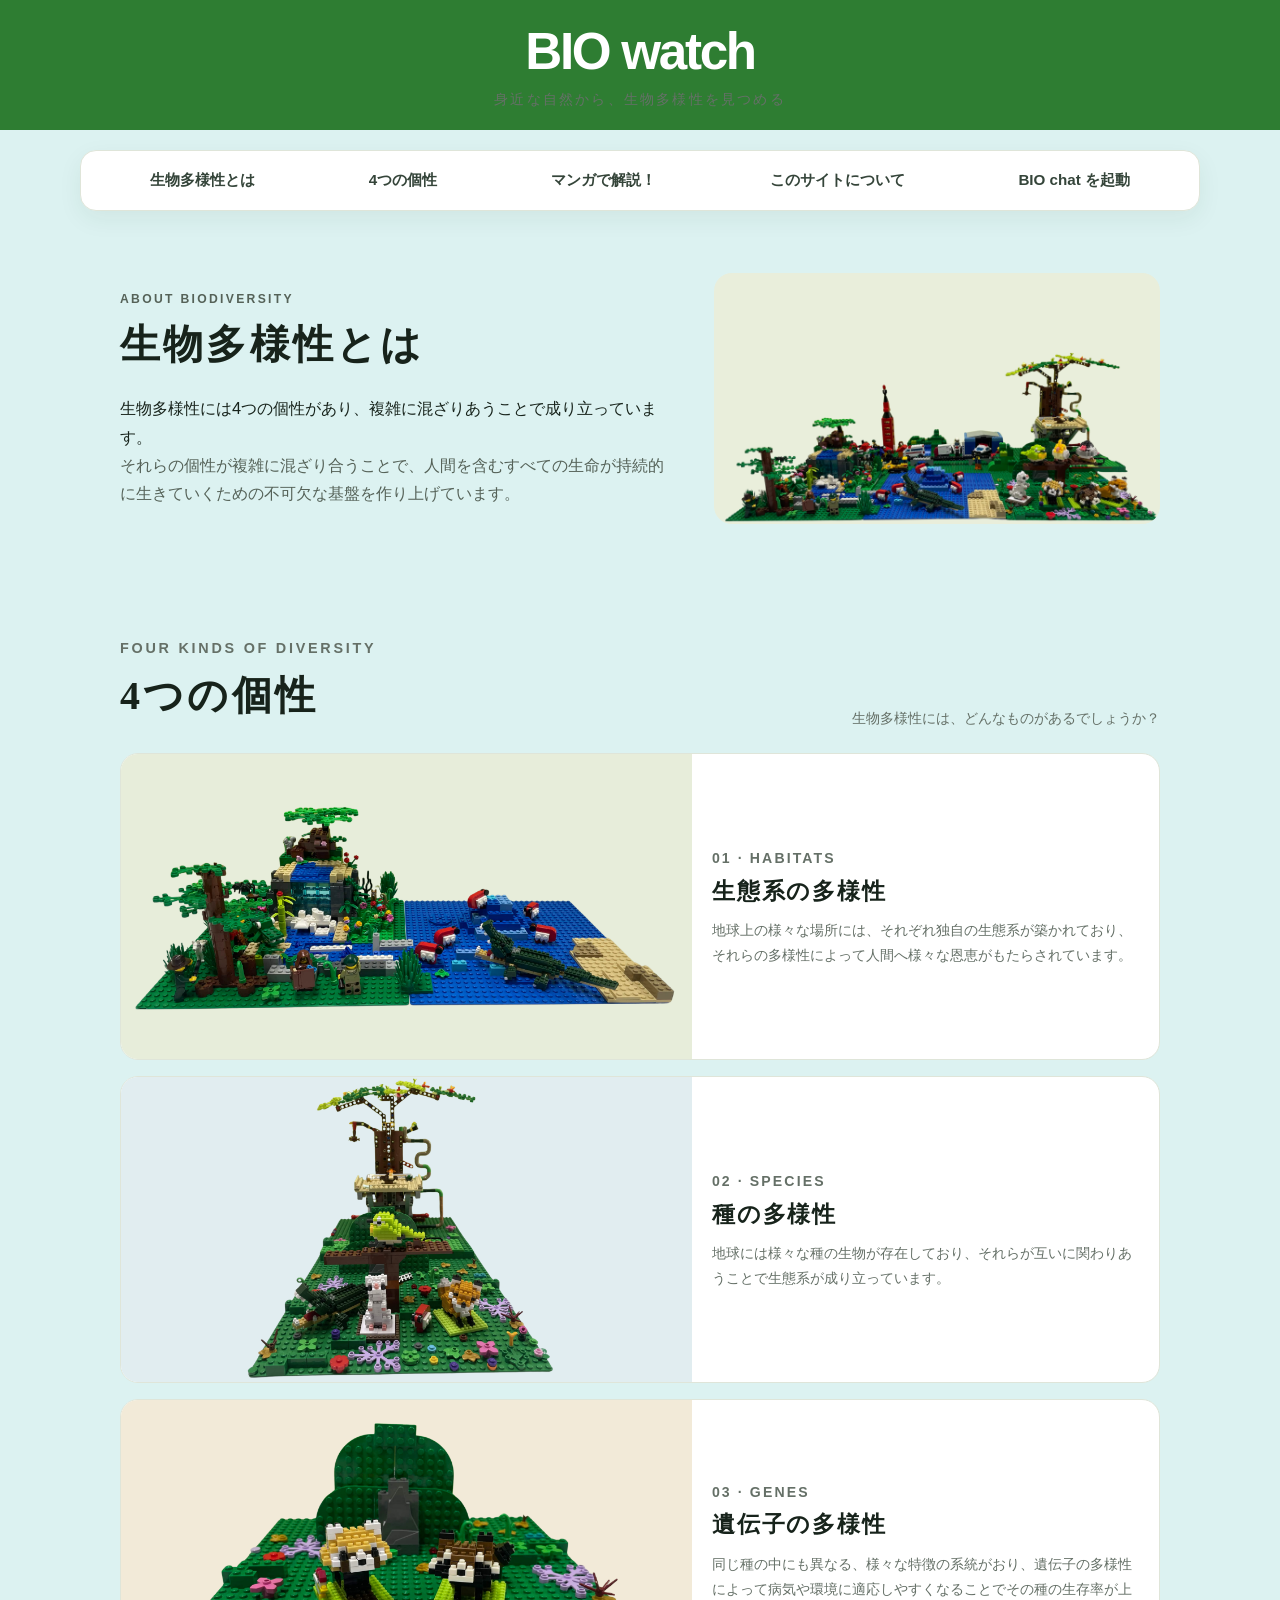
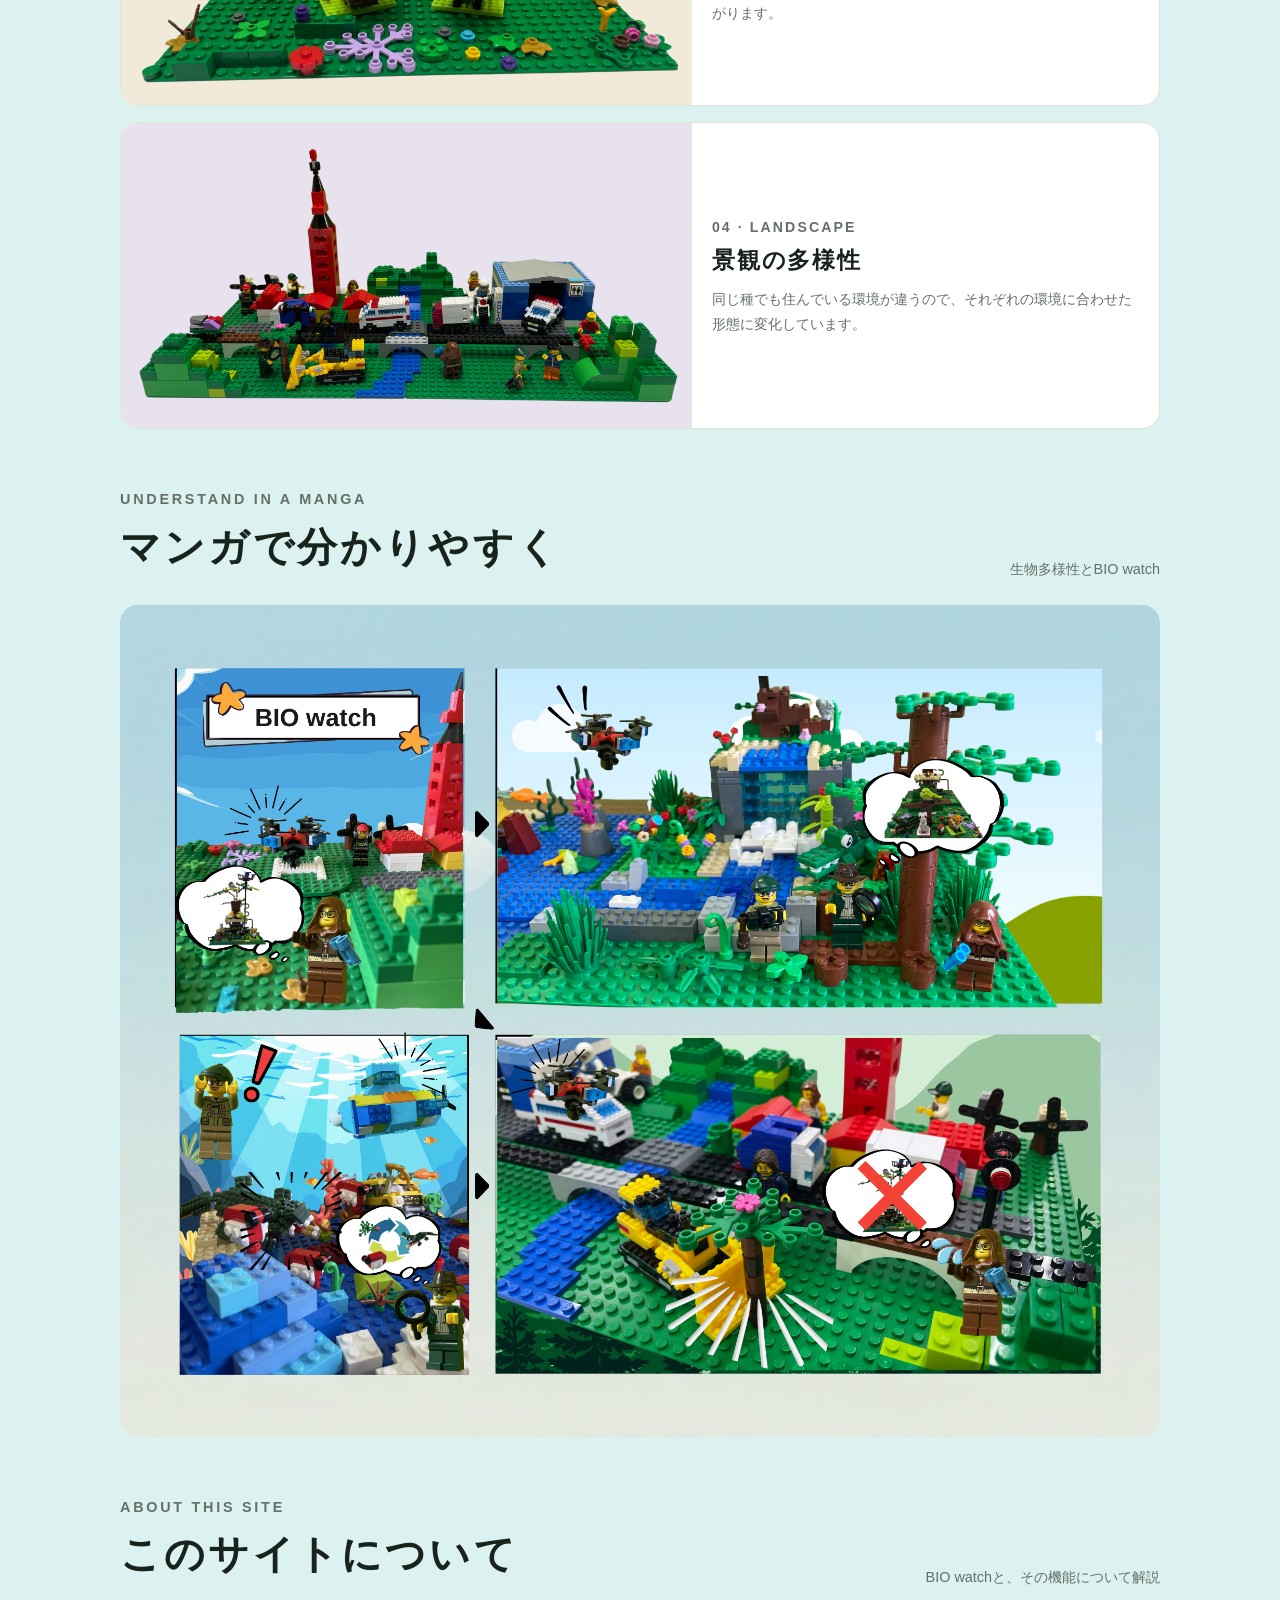
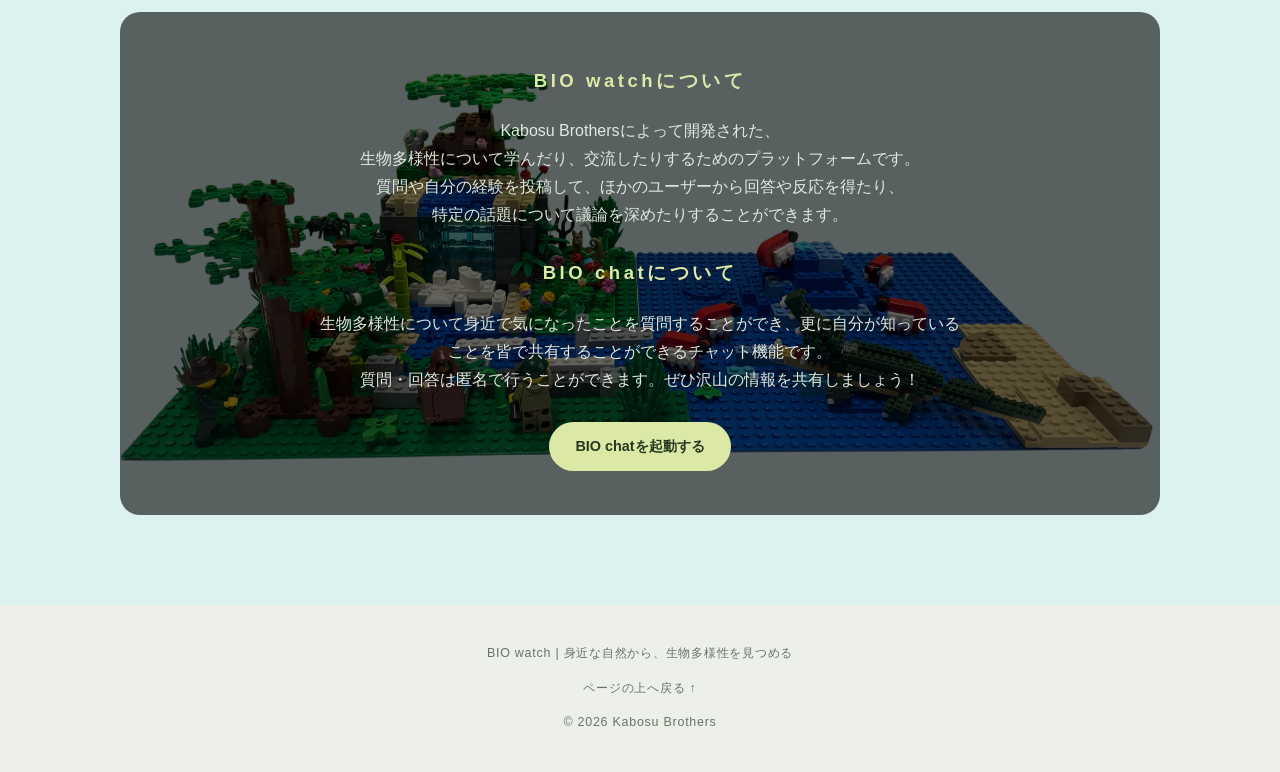
==== commit ffa6dc0f: "Update section header text in index.html" ====
--- a/index.html
+++ b/index.html
@@ -51,8 +51,8 @@
 <section class="manga" id="manga">
       <div class="section-head">
         <div>
-          <p class="section-kicker">EXPLAINED IN A MANGA</p>
-          <h2>マンガで解説！</h2>
+          <p class="section-kicker">UNDERSTAND IN A MANGA</p>
+          <h2>マンガで分かりやすく</h2>
         </div>
         <p>生物多様性とBIO watch</p>
       </div>
--- a/style.css
+++ b/style.css
@@ -30,6 +30,8 @@
   text-decoration: none;
 }
 .site-header {
+  background: #2E7D32;
+  color: white;
   padding: 24px 6vw 18px;
   text-align: center;
 }
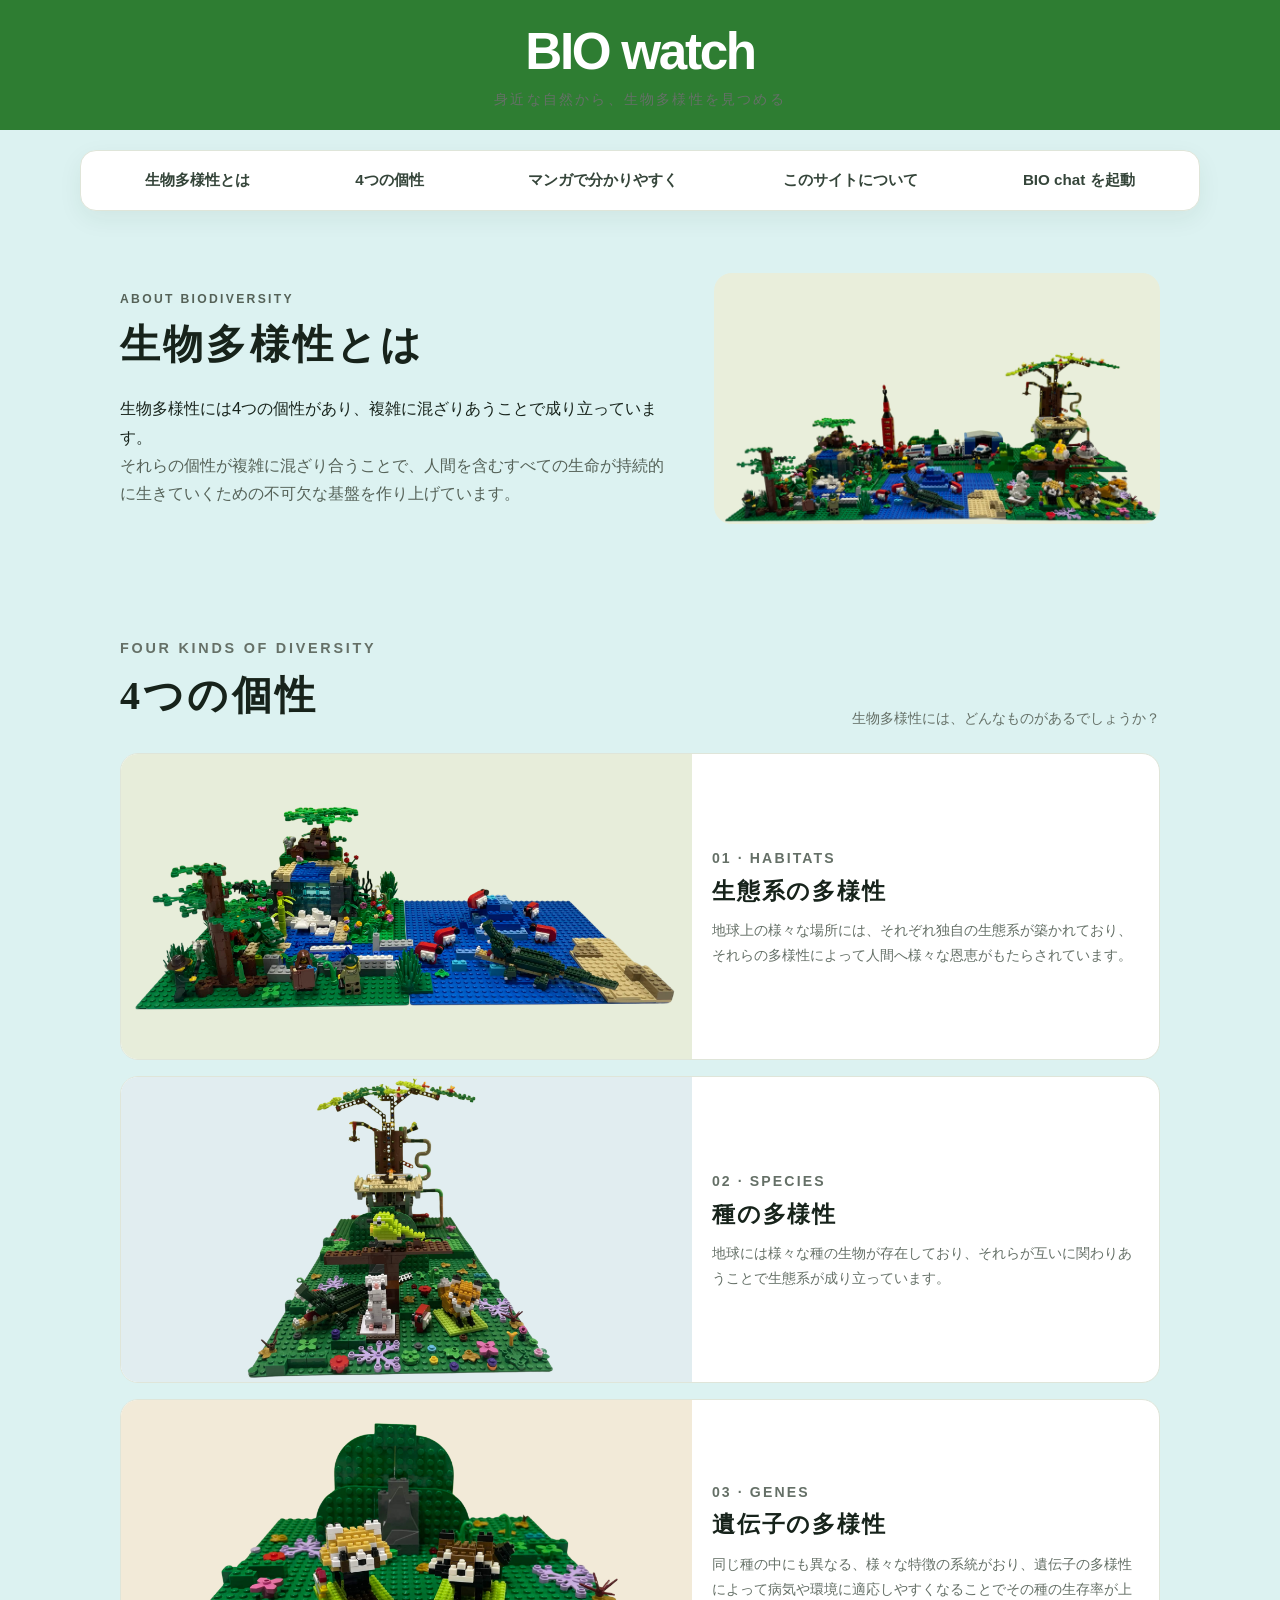
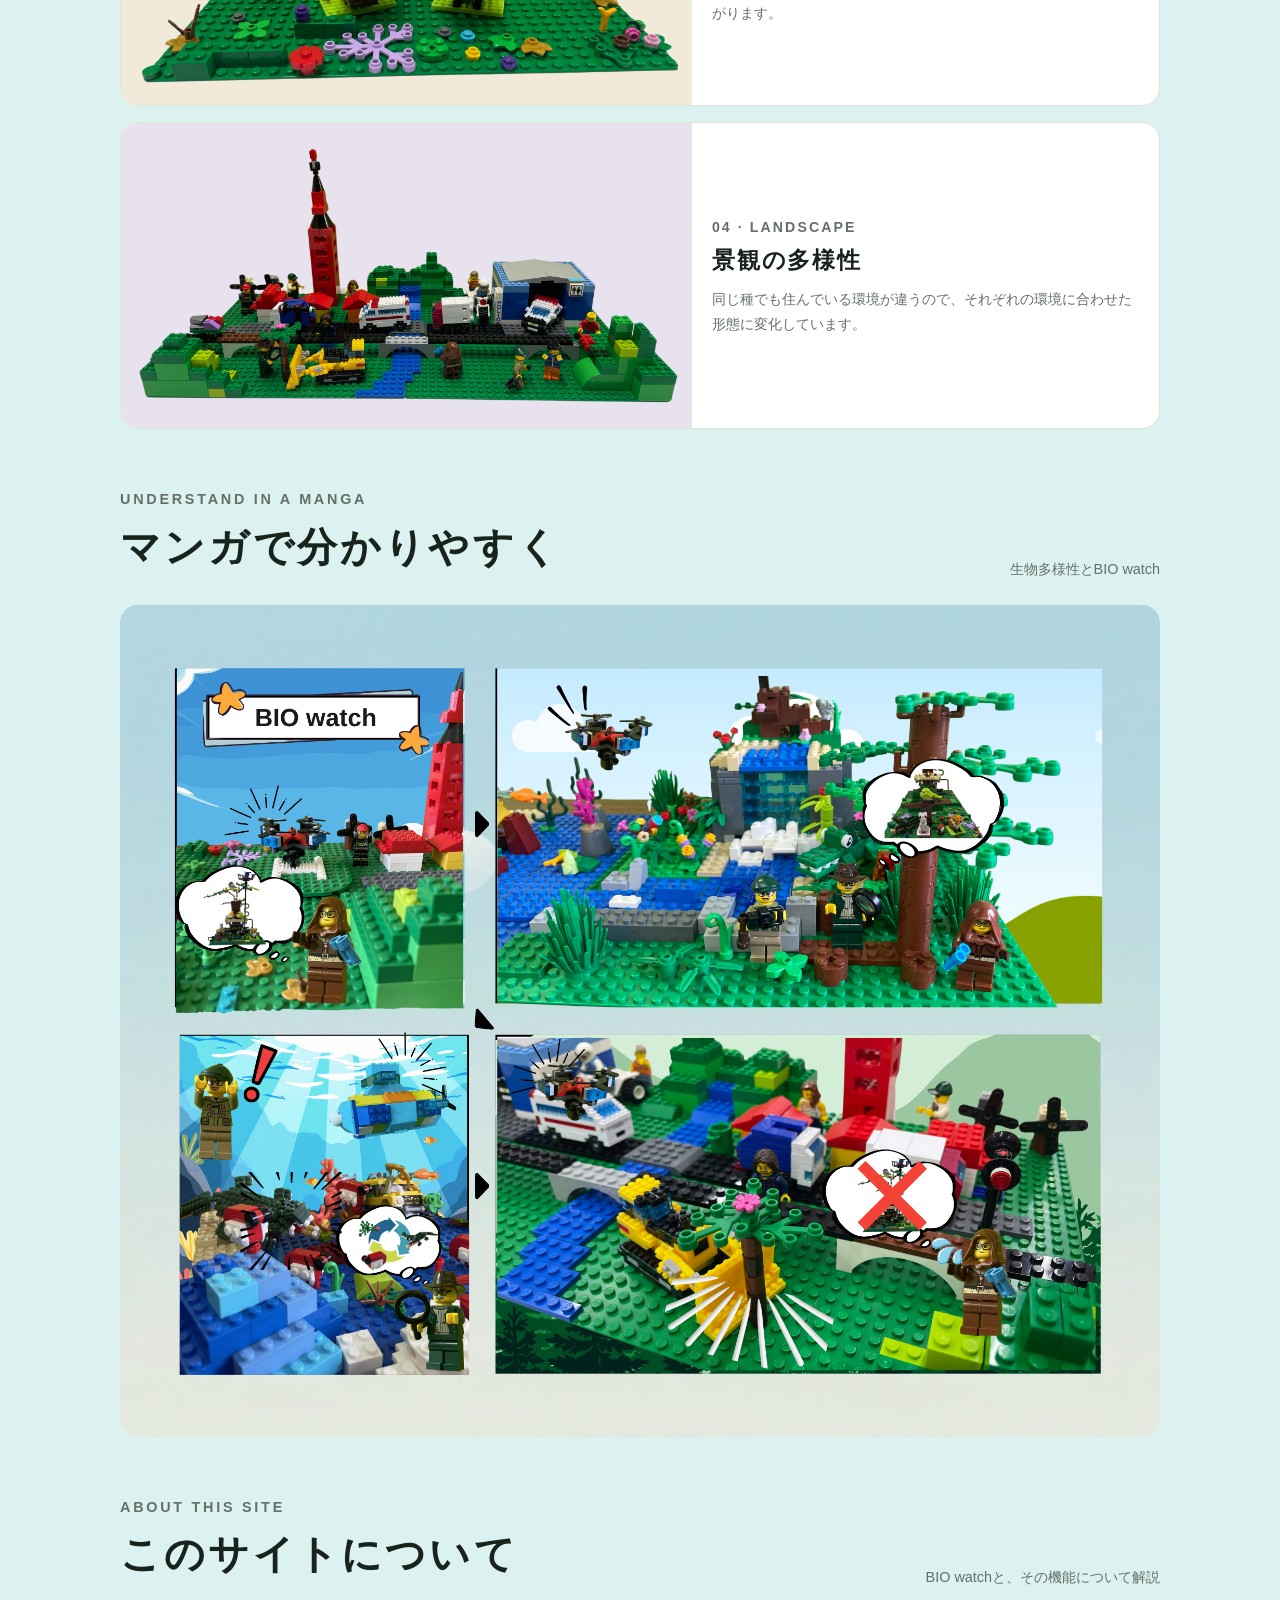
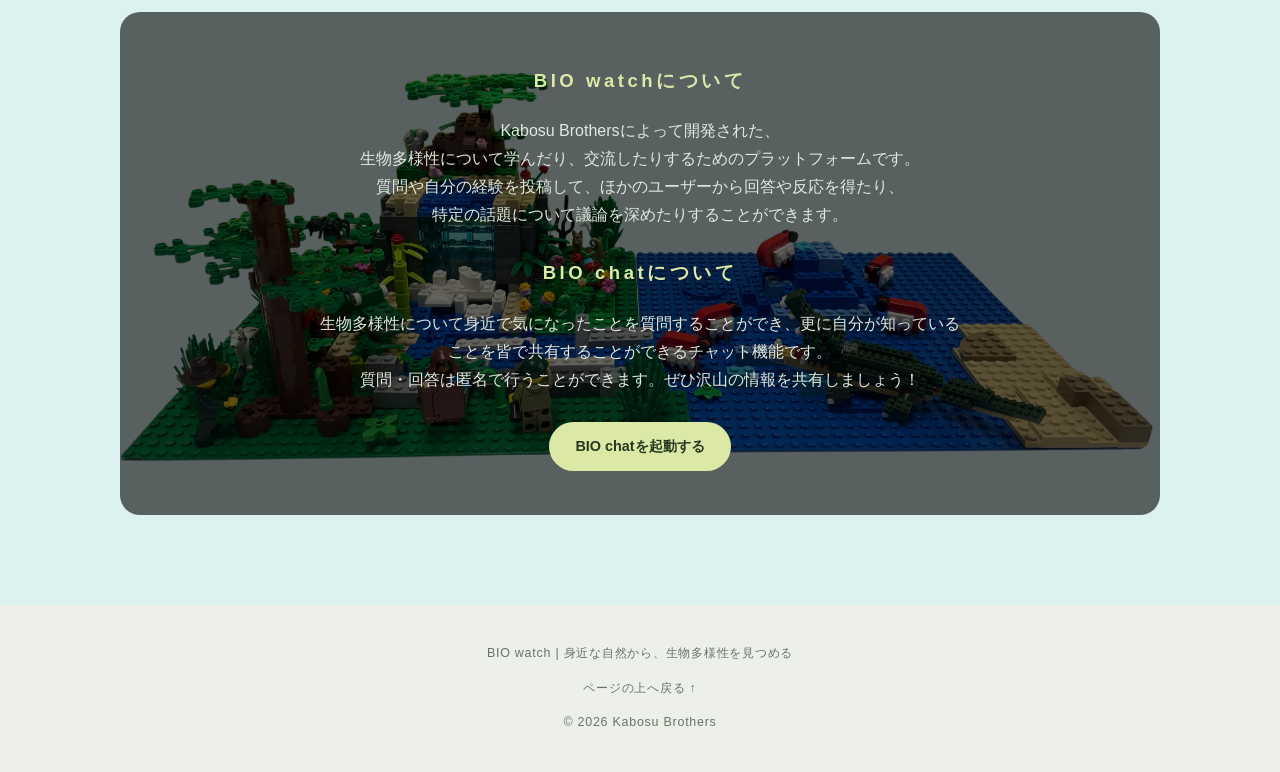
==== commit 7e008dcd: "Update manga link text for clarity" ====
--- a/index.html
+++ b/index.html
@@ -19,7 +19,7 @@
     <ul>
       <li><a href="#about">生物多様性とは</a></li>
       <li><a href="#traits">4つの個性</a></li>
-      <li><a href="#manga">マンガで解説！</a></li>
+      <li><a href="#manga">マンガで分かりやすく</a></li>
       <li><a href="#observe">このサイトについて</a></li>
       <li><a href="chat.html">BIO chat を起動</a></li>
     </ul>
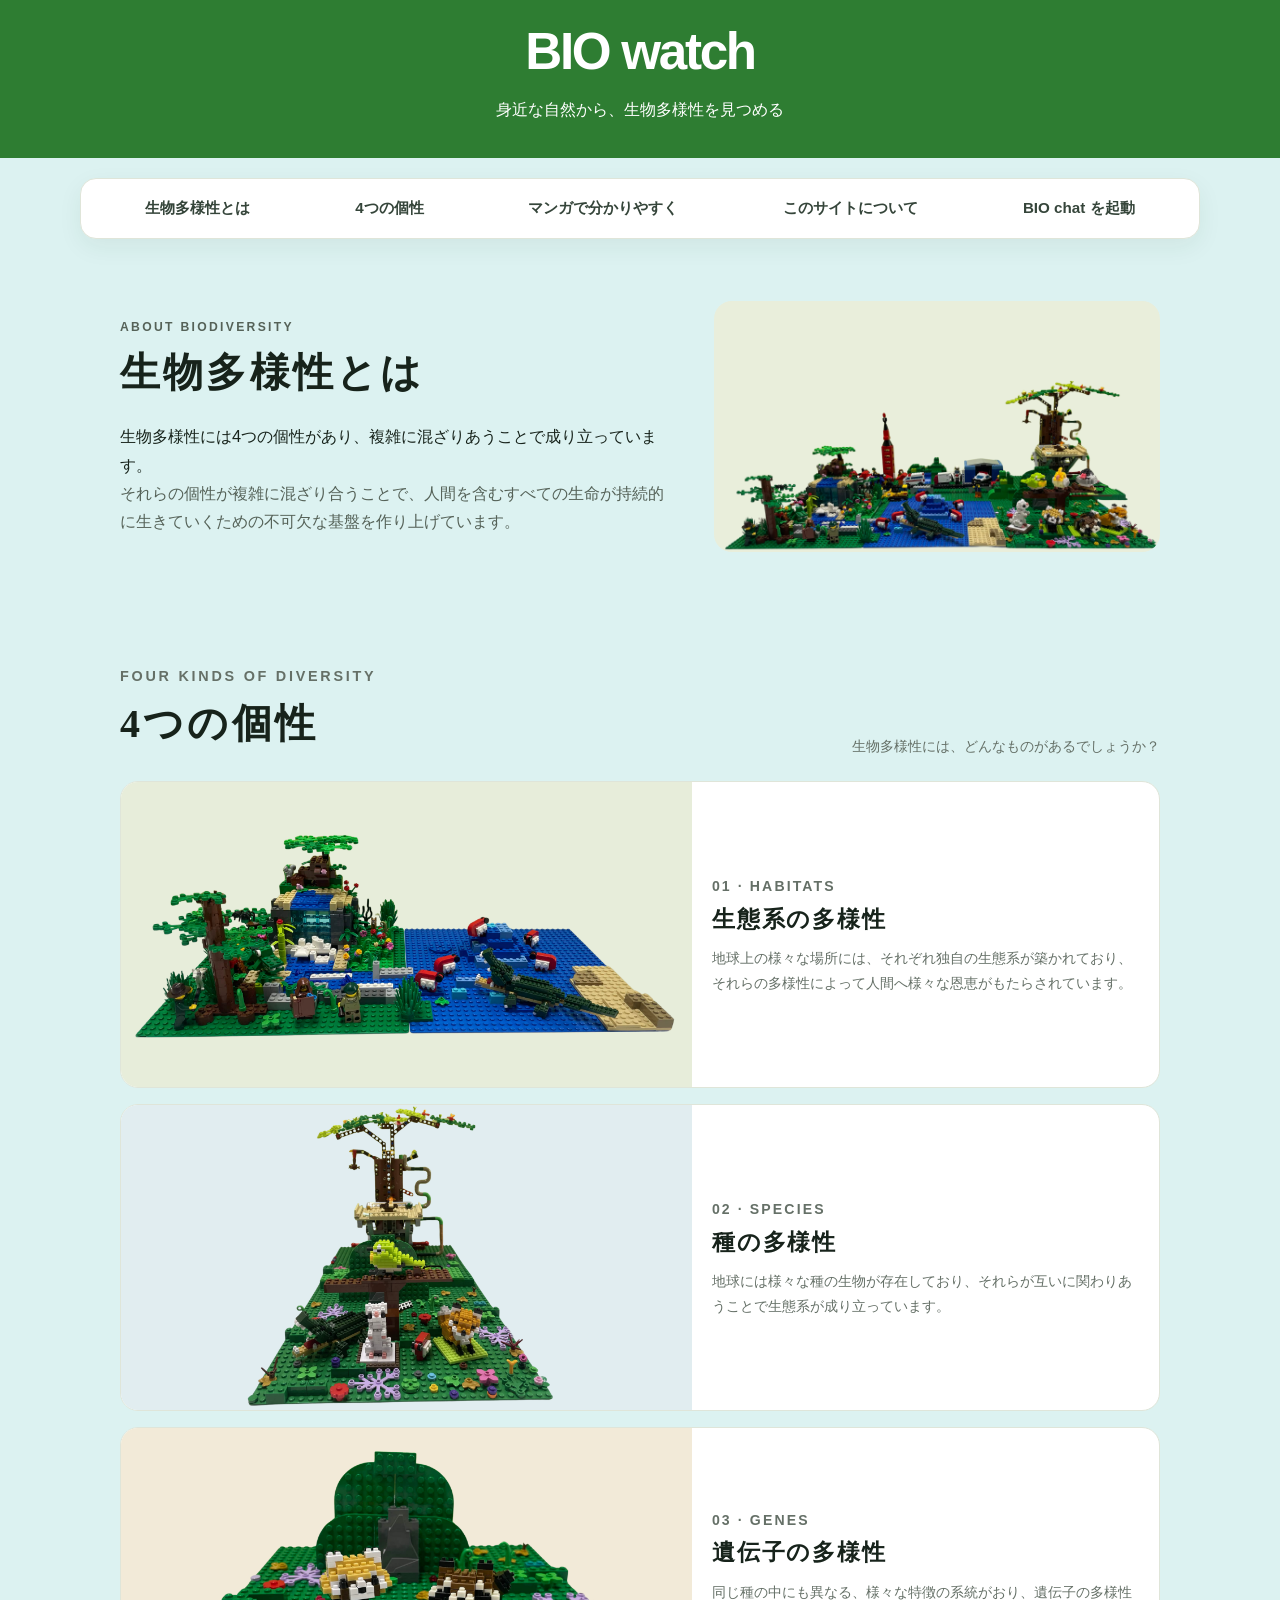
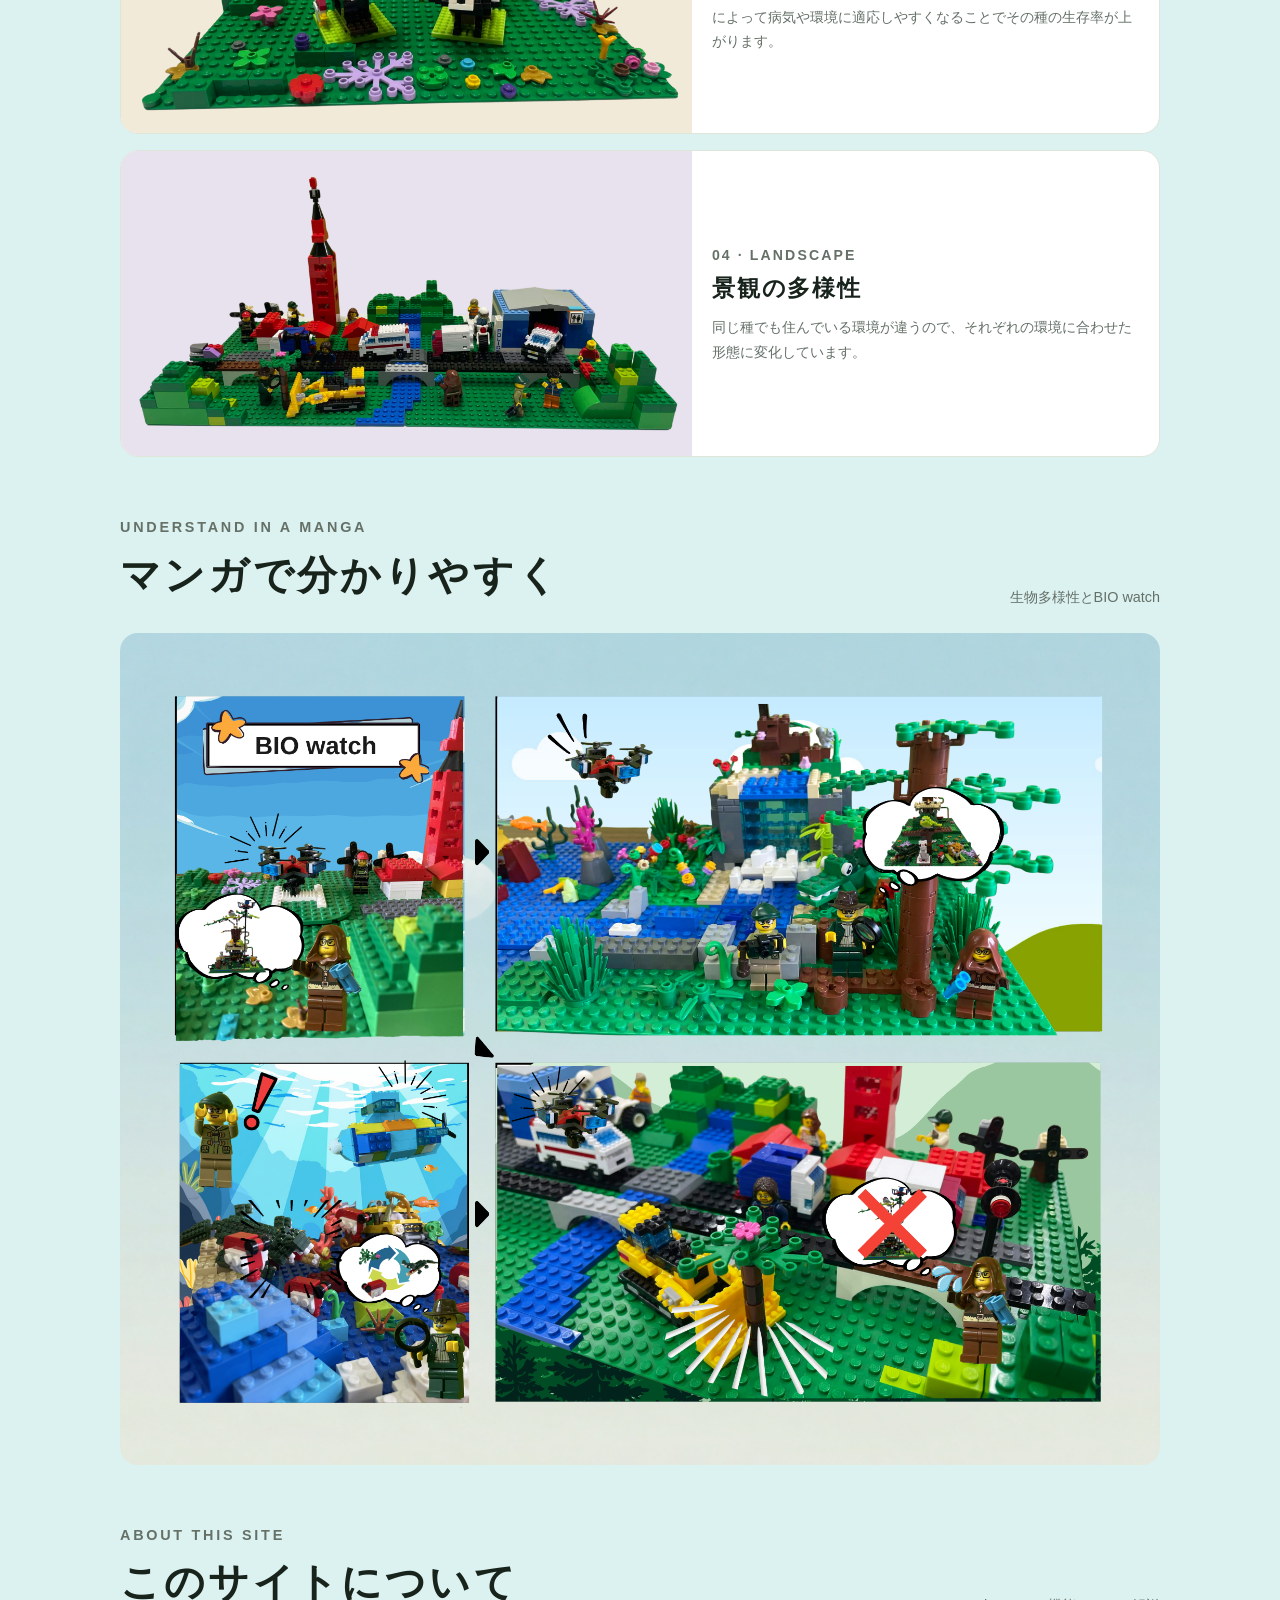
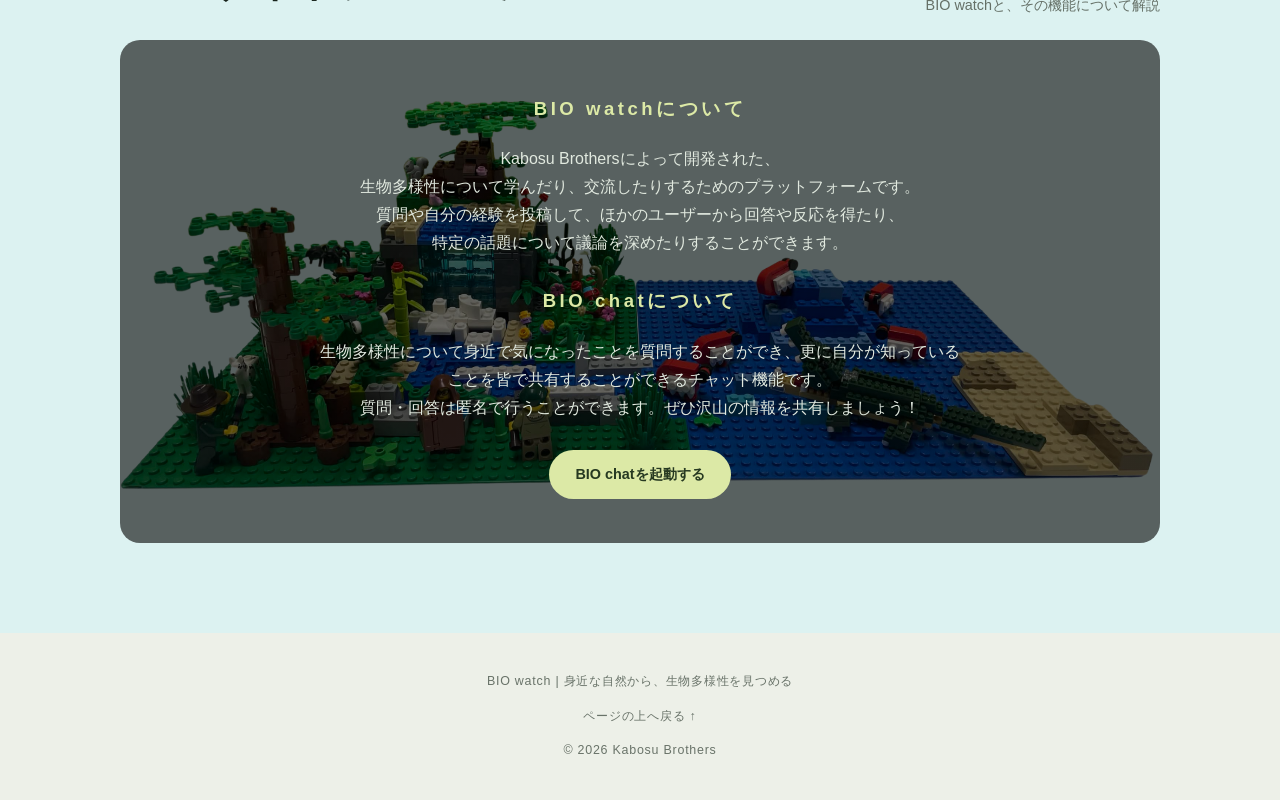
==== commit 51842ecd: "Change tagline paragraph class in index.html" ====
--- a/index.html
+++ b/index.html
@@ -12,7 +12,7 @@
   <!--以下、はると-->
   <header class="site-header" id="top">
     <a class="brand" href="#top" aria-label="BIO watch トップ"><span>BIO watch</span></a>
-    <p class="tagline">身近な自然から、生物多様性を見つめる</p>
+    <p class="tagline_top">身近な自然から、生物多様性を見つめる</p>
   </header>
 
   <nav class="main-nav" aria-label="メインメニュー">
